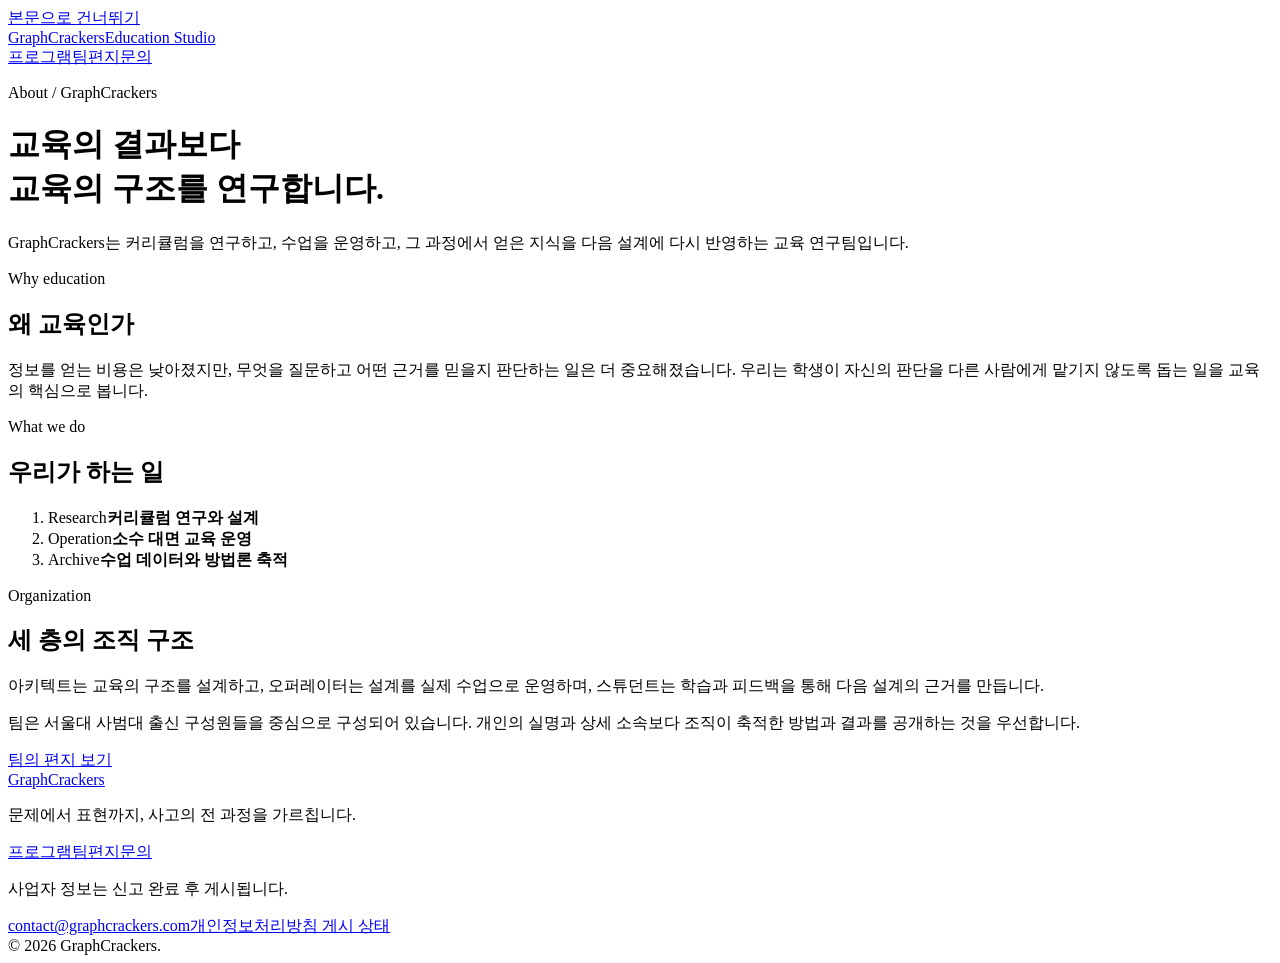
==== about/index.html @ d791552e "팀 페이지 추가" ====
<!doctype html>
<html lang="ko">
<head>
  <meta charset="utf-8"><meta name="viewport" content="width=device-width, initial-scale=1"><meta name="theme-color" content="#faf9f6">
  <title>팀 — GraphCrackers</title><meta name="description" content="GraphCrackers가 교육을 연구하고 운영하는 이유와 조직 구조를 소개합니다.">
  <link rel="icon" href="/assets/favicon.svg" type="image/svg+xml">
  <link rel="preconnect" href="https://fonts.googleapis.com"><link rel="preconnect" href="https://fonts.gstatic.com" crossorigin>
  <link rel="stylesheet" href="https://fonts.googleapis.com/css2?family=Cormorant+Garamond:wght@500;600&family=Noto+Serif+KR:wght@400;500;600;700&display=swap"><link rel="stylesheet" href="/assets/style.css">
</head>
<body>
  <a class="skip-link" href="#main">본문으로 건너뛰기</a>
  <header class="site-header"><div class="shell header-inner"><a class="brand" href="/" aria-label="GraphCrackers 홈"><span class="brand-primary">GraphCrackers</span><span class="brand-note" aria-hidden="true">Education Studio</span></a><nav class="global-nav" aria-label="주요 메뉴"><a href="/arete/">프로그램</a><a href="/about/" aria-current="page">팀</a><a href="/letters/">편지</a><a href="/contact/">문의</a></nav></div></header>
  <main id="main">
    <header class="page-hero shell"><p class="eyebrow">About / GraphCrackers</p><h1 class="page-title">교육의 결과보다<br>교육의 구조를 연구합니다.</h1><p class="page-summary">GraphCrackers는 커리큘럼을 연구하고, 수업을 운영하고, 그 과정에서 얻은 지식을 다음 설계에 다시 반영하는 교육 연구팀입니다.</p></header>
    <section class="section section-paper"><div class="shell section-grid"><div class="section-heading"><p class="eyebrow">Why education</p><h2>왜 교육인가</h2></div><div class="prose"><p>정보를 얻는 비용은 낮아졌지만, 무엇을 질문하고 어떤 근거를 믿을지 판단하는 일은 더 중요해졌습니다. 우리는 학생이 자신의 판단을 다른 사람에게 맡기지 않도록 돕는 일을 교육의 핵심으로 봅니다.</p></div></div></section>
    <section class="section"><div class="shell section-grid"><div class="section-heading"><p class="eyebrow">What we do</p><h2>우리가 하는 일</h2></div><ol class="status-list"><li><span>Research</span><strong>커리큘럼 연구와 설계</strong></li><li><span>Operation</span><strong>소수 대면 교육 운영</strong></li><li><span>Archive</span><strong>수업 데이터와 방법론 축적</strong></li></ol></div></section>
    <section class="section section-paper"><div class="shell section-grid"><div class="section-heading"><p class="eyebrow">Organization</p><h2>세 층의 조직 구조</h2></div><div class="prose"><p>아키텍트는 교육의 구조를 설계하고, 오퍼레이터는 설계를 실제 수업으로 운영하며, 스튜던트는 학습과 피드백을 통해 다음 설계의 근거를 만듭니다.</p><p>팀은 서울대 사범대 출신 구성원들을 중심으로 구성되어 있습니다. 개인의 실명과 상세 소속보다 조직이 축적한 방법과 결과를 공개하는 것을 우선합니다.</p><a class="button back-to-top" href="/letters/">팀의 편지 보기</a></div></div></section>
  </main>
  <footer class="site-footer"><div class="shell footer-grid"><div><a class="brand footer-brand" href="/">GraphCrackers</a><p>문제에서 표현까지, 사고의 전 과정을 가르칩니다.</p></div><nav class="footer-nav" aria-label="하단 메뉴"><a href="/arete/">프로그램</a><a href="/about/">팀</a><a href="/letters/">편지</a><a href="/contact/">문의</a></nav><div class="business-info"><p>사업자 정보는 신고 완료 후 게시됩니다.</p><a href="mailto:contact@graphcrackers.com">contact@graphcrackers.com</a><a href="/privacy/">개인정보처리방침 게시 상태</a></div></div><div class="shell copyright">© 2026 GraphCrackers.</div></footer>
</body>
</html>
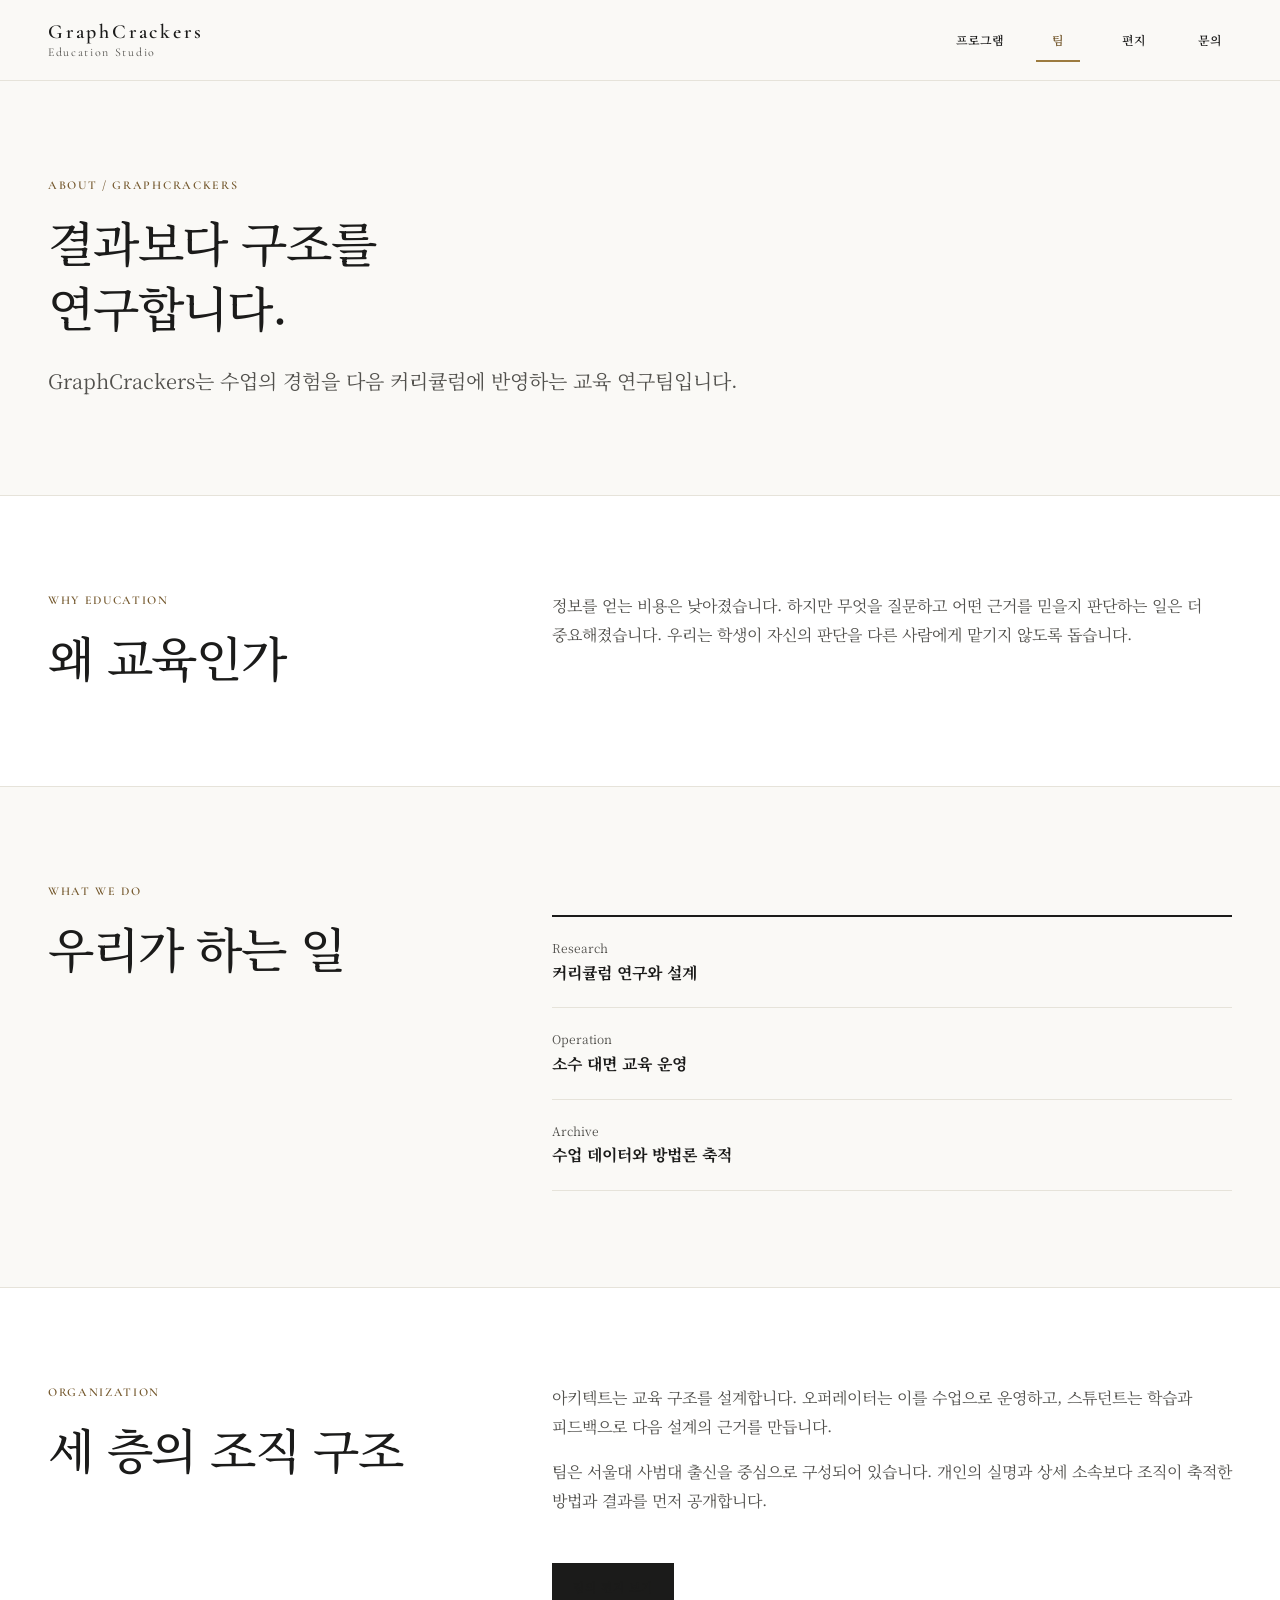
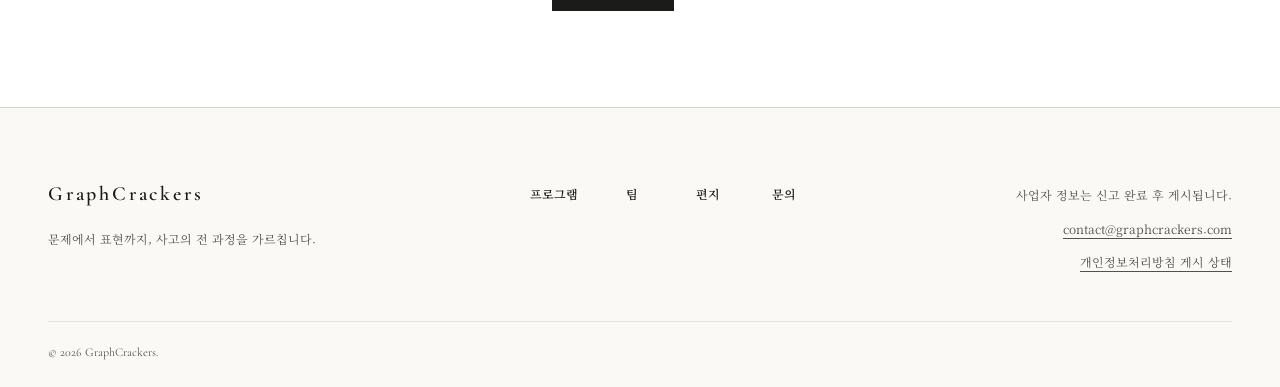
==== commit 50af1a49: "팀 페이지 문구와 줄바꿈 개선 핵심 제목을 2줄로 정리하고 요약과 본문 문장을 짧은 능동형 표현으로 다듬습니다." ====
--- a/about/index.html
+++ b/about/index.html
@@ -11,10 +11,10 @@
   <a class="skip-link" href="#main">본문으로 건너뛰기</a>
   <header class="site-header"><div class="shell header-inner"><a class="brand" href="/" aria-label="GraphCrackers 홈"><span class="brand-primary">GraphCrackers</span><span class="brand-note" aria-hidden="true">Education Studio</span></a><nav class="global-nav" aria-label="주요 메뉴"><a href="/arete/">프로그램</a><a href="/about/" aria-current="page">팀</a><a href="/letters/">편지</a><a href="/contact/">문의</a></nav></div></header>
   <main id="main">
-    <header class="page-hero shell"><p class="eyebrow">About / GraphCrackers</p><h1 class="page-title">교육의 결과보다<br>교육의 구조를 연구합니다.</h1><p class="page-summary">GraphCrackers는 커리큘럼을 연구하고, 수업을 운영하고, 그 과정에서 얻은 지식을 다음 설계에 다시 반영하는 교육 연구팀입니다.</p></header>
-    <section class="section section-paper"><div class="shell section-grid"><div class="section-heading"><p class="eyebrow">Why education</p><h2>왜 교육인가</h2></div><div class="prose"><p>정보를 얻는 비용은 낮아졌지만, 무엇을 질문하고 어떤 근거를 믿을지 판단하는 일은 더 중요해졌습니다. 우리는 학생이 자신의 판단을 다른 사람에게 맡기지 않도록 돕는 일을 교육의 핵심으로 봅니다.</p></div></div></section>
+    <header class="page-hero shell"><p class="eyebrow">About / GraphCrackers</p><h1 class="page-title">결과보다 구조를<br>연구합니다.</h1><p class="page-summary">GraphCrackers는 수업의 경험을 다음 커리큘럼에 반영하는 교육 연구팀입니다.</p></header>
+    <section class="section section-paper"><div class="shell section-grid"><div class="section-heading"><p class="eyebrow">Why education</p><h2>왜 교육인가</h2></div><div class="prose"><p>정보를 얻는 비용은 낮아졌습니다. 하지만 무엇을 질문하고 어떤 근거를 믿을지 판단하는 일은 더 중요해졌습니다. 우리는 학생이 자신의 판단을 다른 사람에게 맡기지 않도록 돕습니다.</p></div></div></section>
     <section class="section"><div class="shell section-grid"><div class="section-heading"><p class="eyebrow">What we do</p><h2>우리가 하는 일</h2></div><ol class="status-list"><li><span>Research</span><strong>커리큘럼 연구와 설계</strong></li><li><span>Operation</span><strong>소수 대면 교육 운영</strong></li><li><span>Archive</span><strong>수업 데이터와 방법론 축적</strong></li></ol></div></section>
-    <section class="section section-paper"><div class="shell section-grid"><div class="section-heading"><p class="eyebrow">Organization</p><h2>세 층의 조직 구조</h2></div><div class="prose"><p>아키텍트는 교육의 구조를 설계하고, 오퍼레이터는 설계를 실제 수업으로 운영하며, 스튜던트는 학습과 피드백을 통해 다음 설계의 근거를 만듭니다.</p><p>팀은 서울대 사범대 출신 구성원들을 중심으로 구성되어 있습니다. 개인의 실명과 상세 소속보다 조직이 축적한 방법과 결과를 공개하는 것을 우선합니다.</p><a class="button back-to-top" href="/letters/">팀의 편지 보기</a></div></div></section>
+    <section class="section section-paper"><div class="shell section-grid"><div class="section-heading"><p class="eyebrow">Organization</p><h2>세 층의 조직 구조</h2></div><div class="prose"><p>아키텍트는 교육 구조를 설계합니다. 오퍼레이터는 이를 수업으로 운영하고, 스튜던트는 학습과 피드백으로 다음 설계의 근거를 만듭니다.</p><p>팀은 서울대 사범대 출신을 중심으로 구성되어 있습니다. 개인의 실명과 상세 소속보다 조직이 축적한 방법과 결과를 먼저 공개합니다.</p><a class="button back-to-top" href="/letters/">팀의 편지 보기</a></div></div></section>
   </main>
   <footer class="site-footer"><div class="shell footer-grid"><div><a class="brand footer-brand" href="/">GraphCrackers</a><p>문제에서 표현까지, 사고의 전 과정을 가르칩니다.</p></div><nav class="footer-nav" aria-label="하단 메뉴"><a href="/arete/">프로그램</a><a href="/about/">팀</a><a href="/letters/">편지</a><a href="/contact/">문의</a></nav><div class="business-info"><p>사업자 정보는 신고 완료 후 게시됩니다.</p><a href="mailto:contact@graphcrackers.com">contact@graphcrackers.com</a><a href="/privacy/">개인정보처리방침 게시 상태</a></div></div><div class="shell copyright">© 2026 GraphCrackers.</div></footer>
 </body>
--- a/assets/style.css
+++ b/assets/style.css
@@ -0,0 +1,321 @@
+:root {
+  --ink: #1b1b1a;
+  --ink-2: #52514d;
+  --ink-3: #8a877f;
+  --paper: #ffffff;
+  --ground: #faf9f6;
+  --line: #e6e3da;
+  --rule: #d6d2c7;
+  --accent: #9c7b3f;
+  --accent-text: #74582d;
+  --font-display: "Cormorant Garamond", "Noto Serif KR", Georgia, serif;
+  --font-body: "Noto Serif KR", "Batang", "바탕", serif;
+  --size-0: 0;
+  --size-1: 0.25rem;
+  --size-2: 0.5rem;
+  --size-3: 0.75rem;
+  --size-4: 1rem;
+  --size-5: 1.25rem;
+  --size-6: 1.5rem;
+  --size-8: 2rem;
+  --size-10: 2.5rem;
+  --size-12: 3rem;
+  --size-16: 4rem;
+  --size-20: 5rem;
+  --size-24: 6rem;
+  --size-32: 8rem;
+  --size-37: 9.25rem;
+  --size-72: 18rem;
+  --size-148: 37rem;
+  --content: 74rem;
+  --reading: 46rem;
+  --touch: 2.75rem;
+  --rule-thin: 0.0625rem;
+  --rule-strong: 0.125rem;
+  --focus-width: 0.125rem;
+  --tracking-wide: 0.14em;
+  --tracking-tight: -0.025em;
+  --duration: 160ms;
+  --duration-none: 0.01ms;
+  --font-small: 0.7rem;
+  --font-hero-mobile: 2.25rem;
+}
+
+*, *::before, *::after { box-sizing: border-box; }
+html { scroll-behavior: smooth; scroll-padding-top: var(--size-20); }
+body {
+  margin: var(--size-0);
+  background: var(--ground);
+  color: var(--ink);
+  font-family: var(--font-body);
+  font-size: var(--size-4);
+  line-height: 1.8;
+  text-rendering: optimizeLegibility;
+  -webkit-font-smoothing: antialiased;
+  word-break: keep-all;
+  overflow-wrap: break-word;
+}
+a { color: inherit; text-decoration-thickness: var(--rule-thin); text-underline-offset: var(--size-1); }
+a:hover { color: var(--accent-text); }
+a:focus-visible { outline: var(--focus-width) solid var(--accent); outline-offset: var(--size-1); }
+button, a { touch-action: manipulation; -webkit-tap-highlight-color: transparent; }
+h1, h2, h3, p, figure, ol, dl, dd { margin: var(--size-0); }
+h1, h2, h3 { text-wrap: balance; }
+p { text-wrap: pretty; }
+.shell { width: min(100% - (var(--size-6) * 2), var(--content)); margin-inline: auto; }
+
+.skip-link {
+  position: fixed;
+  inset-block-start: var(--size-3);
+  inset-inline-start: var(--size-3);
+  z-index: 100;
+  padding: var(--size-2) var(--size-4);
+  background: var(--ink);
+  color: var(--paper);
+  transform: translateY(-200%);
+}
+.skip-link:focus { color: var(--paper); transform: translateY(var(--size-0)); }
+
+.site-header {
+  position: sticky;
+  inset-block-start: var(--size-0);
+  z-index: 20;
+  border-block-end: var(--rule-thin) solid var(--line);
+  background: var(--ground);
+}
+.header-inner {
+  min-height: var(--size-20);
+  display: flex;
+  align-items: center;
+  justify-content: space-between;
+  gap: var(--size-6);
+}
+.brand {
+  min-height: var(--touch);
+  display: inline-flex;
+  flex-direction: column;
+  justify-content: center;
+  text-decoration: none;
+}
+.brand-primary, .footer-brand {
+  font-family: var(--font-display);
+  font-size: var(--size-5);
+  font-weight: 600;
+  letter-spacing: var(--tracking-wide);
+  line-height: 1;
+}
+.brand-note {
+  margin-block-start: var(--size-1);
+  color: var(--ink-2);
+  font-family: var(--font-display);
+  font-size: var(--size-3);
+  letter-spacing: var(--tracking-wide);
+  line-height: 1;
+}
+.global-nav, .footer-nav { display: flex; align-items: center; gap: clamp(var(--size-2), 3vw, var(--size-8)); }
+.global-nav a, .footer-nav a {
+  min-width: var(--touch);
+  min-height: var(--touch);
+  display: inline-flex;
+  align-items: center;
+  justify-content: center;
+  font-size: var(--size-3);
+  font-weight: 600;
+  text-decoration: none;
+}
+.global-nav a[aria-current="page"] { box-shadow: inset 0 calc(var(--rule-strong) * -1) var(--accent); color: var(--accent-text); }
+
+.hero {
+  min-height: calc(100svh - var(--size-20));
+  padding-block: clamp(var(--size-16), 10vw, var(--size-32));
+  display: grid;
+  grid-template-columns: minmax(0, 1.2fr) minmax(var(--size-72), 0.8fr);
+  align-items: center;
+  gap: clamp(var(--size-12), 8vw, var(--size-24));
+}
+.eyebrow {
+  color: var(--accent-text);
+  font-family: var(--font-display);
+  font-size: var(--size-3);
+  font-weight: 600;
+  letter-spacing: var(--tracking-wide);
+  line-height: 1.4;
+  text-transform: uppercase;
+}
+.hero h1 {
+  max-width: 12ch;
+  margin-block-start: var(--size-5);
+  font-size: clamp(var(--size-10), 6.4vw, var(--size-20));
+  font-weight: 500;
+  letter-spacing: var(--tracking-tight);
+  line-height: 1.18;
+}
+.hero-summary {
+  max-width: var(--size-148);
+  margin-block-start: var(--size-8);
+  color: var(--ink-2);
+  font-size: clamp(var(--size-4), 2vw, var(--size-5));
+  line-height: 1.9;
+}
+.actions {
+  margin-block-start: var(--size-10);
+  display: flex;
+  align-items: center;
+  flex-wrap: wrap;
+  gap: var(--size-4) var(--size-6);
+}
+.button {
+  min-height: var(--touch);
+  padding: var(--size-3) var(--size-5);
+  display: inline-flex;
+  align-items: center;
+  justify-content: center;
+  border: var(--rule-thin) solid var(--ink);
+  background: var(--ink);
+  color: var(--paper);
+  font-size: var(--size-3);
+  font-weight: 600;
+  text-decoration: none;
+  transition: background var(--duration), color var(--duration);
+}
+.button:hover { background: var(--ground); color: var(--ink); }
+.text-link, .section-link {
+  min-height: var(--touch);
+  display: inline-flex;
+  align-items: center;
+  color: var(--ink-2);
+  font-size: var(--size-3);
+  font-weight: 600;
+  text-decoration: none;
+  border-block-end: var(--rule-thin) solid var(--rule);
+}
+
+.thinking-map { padding-inline-start: clamp(var(--size-5), 5vw, var(--size-12)); border-inline-start: var(--rule-thin) solid var(--rule); }
+.thinking-map figcaption { margin-block-end: var(--size-6); color: var(--ink-2); font-size: var(--size-3); }
+.thinking-map ol { padding: var(--size-0); list-style: none; }
+.thinking-map li {
+  position: relative;
+  min-height: var(--size-16);
+  display: grid;
+  grid-template-columns: var(--size-8) var(--size-16) 1fr;
+  align-items: baseline;
+  gap: var(--size-3);
+}
+.thinking-map li:not(:last-child)::after {
+  content: "";
+  position: absolute;
+  inset-block-start: var(--size-6);
+  inset-block-end: var(--size-0);
+  inset-inline-start: calc(var(--size-4) - (var(--rule-thin) / 2));
+  border-inline-start: var(--rule-thin) solid var(--rule);
+}
+.thinking-map li > span {
+  position: relative;
+  z-index: 1;
+  width: var(--size-8);
+  height: var(--size-8);
+  display: inline-grid;
+  place-items: center;
+  border: var(--rule-thin) solid var(--rule);
+  background: var(--ground);
+  color: var(--ink-2);
+  font-family: var(--font-display);
+  font-size: var(--size-3);
+  font-variant-numeric: tabular-nums;
+  line-height: 1;
+}
+.thinking-map strong { font-size: var(--size-4); }
+.thinking-map small { color: var(--ink-2); font-size: var(--size-3); }
+
+.section { padding-block: clamp(var(--size-16), 10vw, var(--size-24)); border-block-start: var(--rule-thin) solid var(--line); }
+.section-paper { background: var(--paper); }
+.section-grid {
+  display: grid;
+  grid-template-columns: minmax(14rem, 0.75fr) minmax(0, 1.25fr);
+  gap: clamp(var(--size-10), 8vw, var(--size-24));
+}
+.section-heading h2, .closing h2, .page-title {
+  margin-block-start: var(--size-4);
+  font-size: clamp(var(--size-8), 4.5vw, var(--size-12));
+  font-weight: 500;
+  letter-spacing: var(--tracking-tight);
+  line-height: 1.35;
+}
+.lead, .section-intro { max-width: var(--reading); color: var(--ink-2); font-size: clamp(var(--size-4), 1.8vw, var(--size-5)); }
+.facts { margin-block: var(--size-10) var(--size-8); border-block-start: var(--rule-strong) solid var(--ink); }
+.facts div { padding-block: var(--size-4); display: grid; grid-template-columns: var(--size-24) 1fr; gap: var(--size-4); border-block-end: var(--rule-thin) solid var(--line); }
+.facts dt { color: var(--ink-2); font-size: var(--size-3); }
+.facts dd { font-size: var(--size-3); font-weight: 600; }
+.principles {
+  margin-block-start: clamp(var(--size-12), 7vw, var(--size-20));
+  padding: var(--size-0);
+  display: grid;
+  grid-template-columns: repeat(3, 1fr);
+  list-style: none;
+  border-block-start: var(--rule-strong) solid var(--ink);
+}
+.principles li { padding: var(--size-6) clamp(var(--size-4), 3vw, var(--size-8)) var(--size-8) var(--size-0); border-block-end: var(--rule-thin) solid var(--rule); }
+.principles li + li { padding-inline-start: clamp(var(--size-4), 3vw, var(--size-8)); border-inline-start: var(--rule-thin) solid var(--line); }
+.principle-number { color: var(--accent-text); font-family: var(--font-display); font-size: var(--size-3); font-variant-numeric: tabular-nums; }
+.principles h3 { margin-block-start: var(--size-8); font-size: var(--size-5); font-weight: 600; }
+.principles p { margin-block-start: var(--size-4); color: var(--ink-2); font-size: var(--size-3); }
+.section-link-end { margin-block-start: var(--size-8); }
+.notice { margin-block: var(--size-8); padding: var(--size-4) var(--size-5); border-inline-start: var(--rule-strong) solid var(--accent); background: var(--ground); color: var(--ink-2); font-size: var(--size-3); }
+.notice strong { margin-inline-end: var(--size-3); color: var(--ink); }
+
+.closing { padding-block: clamp(var(--size-20), 13vw, var(--size-32)); background: var(--ink); color: var(--paper); }
+.closing-inner { text-align: center; }
+.closing .eyebrow { color: var(--rule); }
+.closing p:not(.eyebrow) { margin-block-start: var(--size-5); color: var(--rule); }
+.closing .button { margin-block-start: var(--size-8); border-color: var(--paper); background: var(--paper); color: var(--ink); }
+.closing .button:hover { background: var(--ink); color: var(--paper); }
+
+.site-footer { padding-block: var(--size-16) var(--size-6); border-block-start: var(--rule-thin) solid var(--rule); }
+.footer-grid { display: grid; grid-template-columns: 1.2fr 0.8fr 1fr; gap: var(--size-10); }
+.footer-brand { min-height: var(--touch); }
+.footer-grid p, .business-info a { display: block; margin-block-start: var(--size-3); color: var(--ink-2); font-size: var(--size-3); }
+.footer-nav { align-items: flex-start; flex-wrap: wrap; }
+.business-info { text-align: end; }
+.copyright { margin-block-start: var(--size-12); padding-block-start: var(--size-5); border-block-start: var(--rule-thin) solid var(--line); color: var(--ink-2); font-family: var(--font-display); font-size: var(--size-3); }
+
+/* Subpages */
+.page-hero { padding-block: clamp(var(--size-16), 9vw, var(--size-24)); }
+.page-hero .page-title { max-width: 16ch; }
+.page-summary { max-width: var(--reading); margin-block-start: var(--size-6); color: var(--ink-2); font-size: var(--size-5); }
+.prose { max-width: var(--reading); }
+.prose h2 { margin-block: var(--size-12) var(--size-4); font-size: var(--size-6); }
+.prose h3 { margin-block: var(--size-8) var(--size-3); font-size: var(--size-5); }
+.prose p + p, .prose ul, .prose ol { margin-block-start: var(--size-4); }
+.prose p, .prose li { color: var(--ink-2); }
+.prose a { color: var(--ink); }
+.toc { margin-block-start: var(--size-10); padding-block: var(--size-4); display: flex; flex-wrap: wrap; gap: var(--size-2) var(--size-5); border-block: var(--rule-thin) solid var(--rule); }
+.toc a { min-height: var(--touch); display: inline-flex; align-items: center; font-size: var(--size-3); text-decoration: none; }
+.status-list { margin-block-start: var(--size-8); padding: var(--size-0); list-style: none; border-block-start: var(--rule-strong) solid var(--ink); }
+.status-list li { padding-block: var(--size-5); border-block-end: var(--rule-thin) solid var(--line); }
+.status-list span { display: block; color: var(--ink-2); font-size: var(--size-3); }
+.back-to-top { margin-block-start: var(--size-12); }
+section[id] { scroll-margin-top: calc(var(--size-20) + var(--size-8)); }
+
+@media (max-width: 48rem) {
+  .header-inner { min-height: auto; padding-block: var(--size-3); align-items: flex-start; flex-direction: column; gap: var(--size-2); }
+  .brand-note { display: none; }
+  .global-nav { width: 100%; justify-content: space-between; }
+  .hero { min-height: auto; grid-template-columns: 1fr; }
+  .thinking-map { padding-block-start: var(--size-8); padding-inline-start: var(--size-0); border-block-start: var(--rule-thin) solid var(--rule); border-inline-start: var(--size-0); }
+  .section-grid, .footer-grid { grid-template-columns: 1fr; }
+  .principles { grid-template-columns: 1fr; }
+  .principles li, .principles li + li { padding-inline: var(--size-0); border-inline-start: var(--size-0); }
+  .business-info { text-align: start; }
+}
+
+@media (max-width: 23.5rem) {
+  .shell { width: min(100% - (var(--size-4) * 2), var(--content)); }
+  .global-nav a { font-size: var(--font-small); }
+  .hero h1 { font-size: var(--font-hero-mobile); }
+  .thinking-map li { grid-template-columns: var(--size-8) var(--size-12) 1fr; }
+}
+
+@media (prefers-reduced-motion: reduce) {
+  html { scroll-behavior: auto; }
+  *, *::before, *::after { transition-duration: var(--duration-none) !important; }
+}
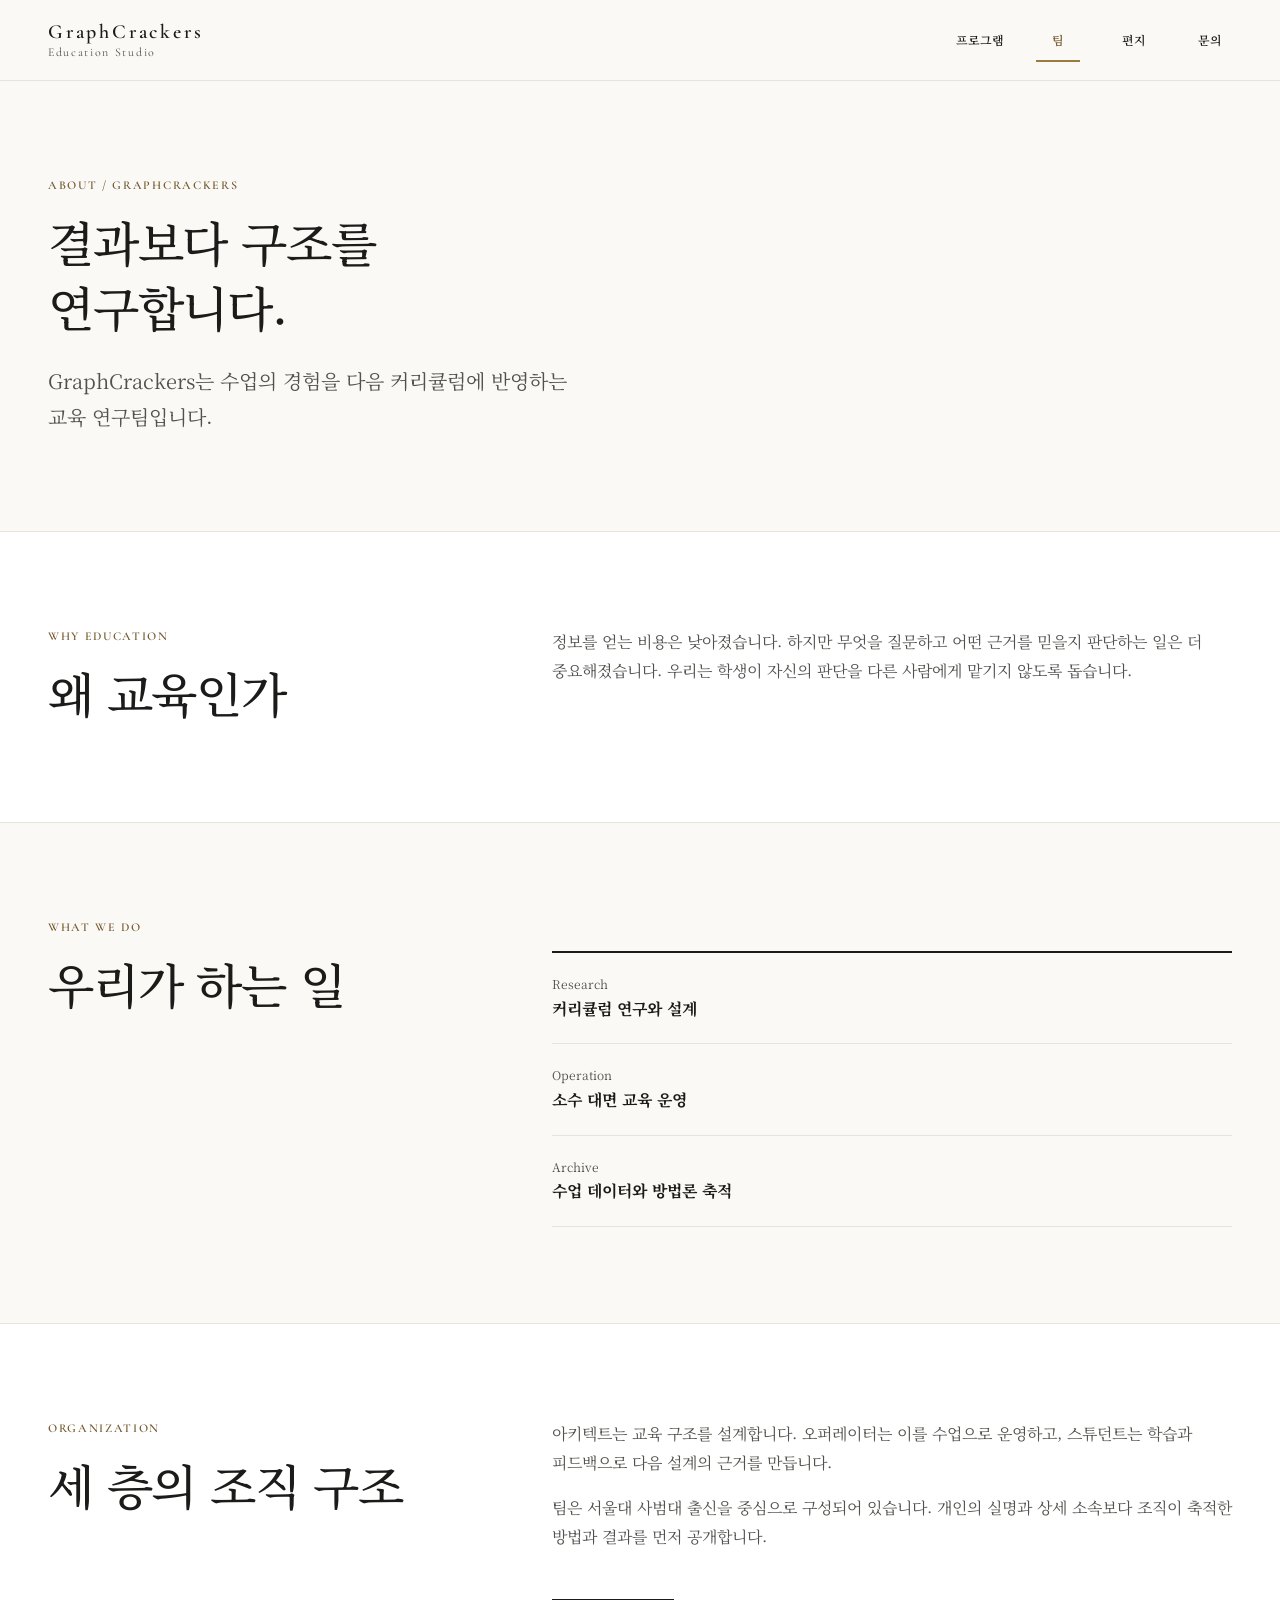
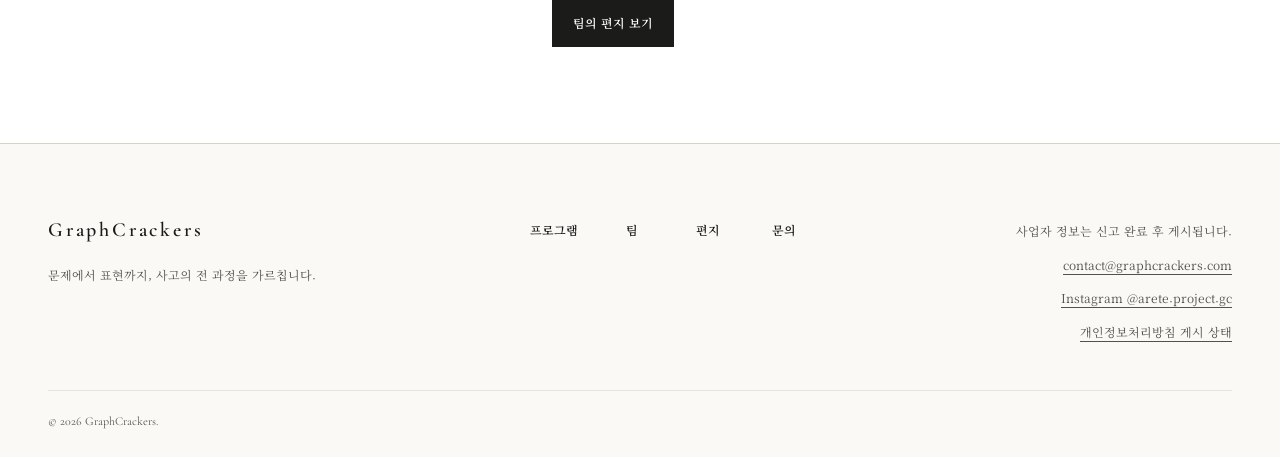
==== commit 9fef0155: "20260918-1223_도메인_깃허브페이지_연결: 새 도메인 반영 · 안 보이던 버튼 다섯 개 고치다 - og:url·canonical 을 graphcrackers.com 으로." ====
--- a/about/index.html
+++ b/about/index.html
@@ -3,6 +3,7 @@
 <head>
   <meta charset="utf-8"><meta name="viewport" content="width=device-width, initial-scale=1"><meta name="theme-color" content="#faf9f6">
   <title>팀 — GraphCrackers</title><meta name="description" content="GraphCrackers가 교육을 연구하고 운영하는 이유와 조직 구조를 소개합니다.">
+  <link rel="canonical" href="https://graphcrackers.com/about/">
   <link rel="icon" href="/assets/favicon.svg" type="image/svg+xml">
   <link rel="preconnect" href="https://fonts.googleapis.com"><link rel="preconnect" href="https://fonts.gstatic.com" crossorigin>
   <link rel="stylesheet" href="https://fonts.googleapis.com/css2?family=Cormorant+Garamond:wght@500;600&family=Noto+Serif+KR:wght@400;500;600;700&display=swap"><link rel="stylesheet" href="/assets/style.css">
@@ -16,6 +17,6 @@
     <section class="section"><div class="shell section-grid"><div class="section-heading"><p class="eyebrow">What we do</p><h2>우리가 하는 일</h2></div><ol class="status-list"><li><span>Research</span><strong>커리큘럼 연구와 설계</strong></li><li><span>Operation</span><strong>소수 대면 교육 운영</strong></li><li><span>Archive</span><strong>수업 데이터와 방법론 축적</strong></li></ol></div></section>
     <section class="section section-paper"><div class="shell section-grid"><div class="section-heading"><p class="eyebrow">Organization</p><h2>세 층의 조직 구조</h2></div><div class="prose"><p>아키텍트는 교육 구조를 설계합니다. 오퍼레이터는 이를 수업으로 운영하고, 스튜던트는 학습과 피드백으로 다음 설계의 근거를 만듭니다.</p><p>팀은 서울대 사범대 출신을 중심으로 구성되어 있습니다. 개인의 실명과 상세 소속보다 조직이 축적한 방법과 결과를 먼저 공개합니다.</p><a class="button back-to-top" href="/letters/">팀의 편지 보기</a></div></div></section>
   </main>
-  <footer class="site-footer"><div class="shell footer-grid"><div><a class="brand footer-brand" href="/">GraphCrackers</a><p>문제에서 표현까지, 사고의 전 과정을 가르칩니다.</p></div><nav class="footer-nav" aria-label="하단 메뉴"><a href="/arete/">프로그램</a><a href="/about/">팀</a><a href="/letters/">편지</a><a href="/contact/">문의</a></nav><div class="business-info"><p>사업자 정보는 신고 완료 후 게시됩니다.</p><a href="mailto:contact@graphcrackers.com">contact@graphcrackers.com</a><a href="/privacy/">개인정보처리방침 게시 상태</a></div></div><div class="shell copyright">© 2026 GraphCrackers.</div></footer>
+  <footer class="site-footer"><div class="shell footer-grid"><div><a class="brand footer-brand" href="/">GraphCrackers</a><p>문제에서 표현까지, 사고의 전 과정을 가르칩니다.</p></div><nav class="footer-nav" aria-label="하단 메뉴"><a href="/arete/">프로그램</a><a href="/about/">팀</a><a href="/letters/">편지</a><a href="/contact/">문의</a></nav><div class="business-info"><p>사업자 정보는 신고 완료 후 게시됩니다.</p><a href="mailto:contact@graphcrackers.com">contact@graphcrackers.com</a><a href="https://www.instagram.com/arete.project.gc/" target="_blank" rel="me noopener noreferrer">Instagram @arete.project.gc</a><a href="/privacy/">개인정보처리방침 게시 상태</a></div></div><div class="shell copyright">© 2026 GraphCrackers.</div></footer>
 </body>
 </html>
--- a/assets/style.css
+++ b/assets/style.css
@@ -280,14 +280,16 @@
 
 /* Subpages */
 .page-hero { padding-block: clamp(var(--size-16), 9vw, var(--size-24)); }
-.page-hero .page-title { max-width: 16ch; }
-.page-summary { max-width: var(--reading); margin-block-start: var(--size-6); color: var(--ink-2); font-size: var(--size-5); }
+.page-hero .page-title { max-width: 18ch; }
+.page-summary { max-width: 40rem; margin-block-start: var(--size-6); color: var(--ink-2); font-size: var(--size-5); }
 .prose { max-width: var(--reading); }
 .prose h2 { margin-block: var(--size-12) var(--size-4); font-size: var(--size-6); }
 .prose h3 { margin-block: var(--size-8) var(--size-3); font-size: var(--size-5); }
 .prose p + p, .prose ul, .prose ol { margin-block-start: var(--size-4); }
 .prose p, .prose li { color: var(--ink-2); }
 .prose a { color: var(--ink); }
+.prose a.button { color: var(--paper); }
+.prose a.button:hover { color: var(--ink); }
 .toc { margin-block-start: var(--size-10); padding-block: var(--size-4); display: flex; flex-wrap: wrap; gap: var(--size-2) var(--size-5); border-block: var(--rule-thin) solid var(--rule); }
 .toc a { min-height: var(--touch); display: inline-flex; align-items: center; font-size: var(--size-3); text-decoration: none; }
 .status-list { margin-block-start: var(--size-8); padding: var(--size-0); list-style: none; border-block-start: var(--rule-strong) solid var(--ink); }
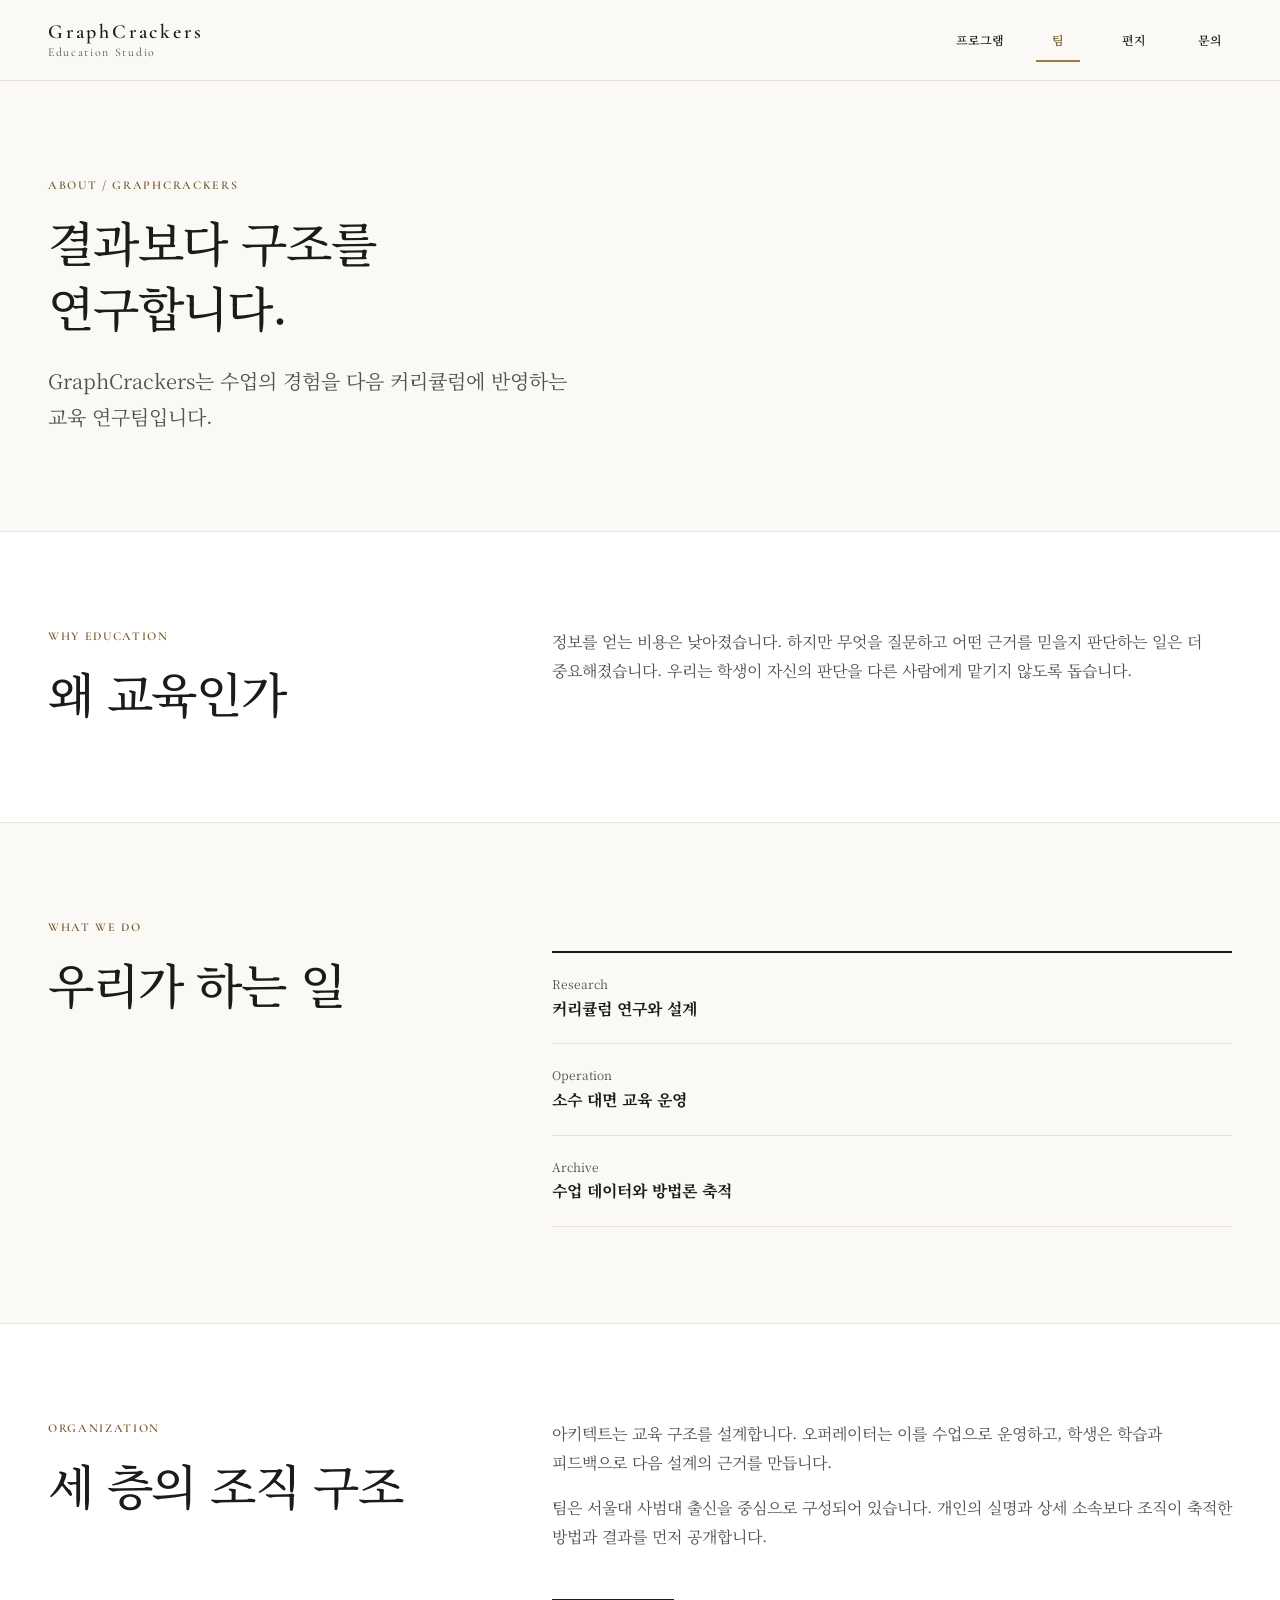
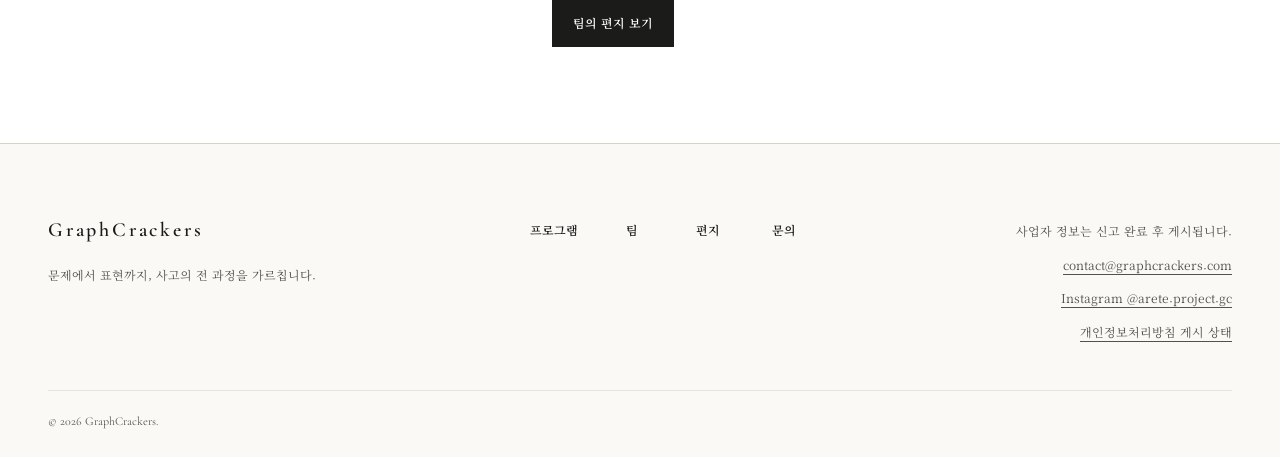
==== commit 3d75df36: "20261027-1505_멘토링2회차_준비: 사이트 단원 이름을 시대감각 · 분석탐구 · 표현소통 · 자기관리로 Co-Authored-By: Claude Opus 5.5 <nore" ====
--- a/about/index.html
+++ b/about/index.html
@@ -15,7 +15,7 @@
     <header class="page-hero shell"><p class="eyebrow">About / GraphCrackers</p><h1 class="page-title">결과보다 구조를<br>연구합니다.</h1><p class="page-summary">GraphCrackers는 수업의 경험을 다음 커리큘럼에 반영하는 교육 연구팀입니다.</p></header>
     <section class="section section-paper"><div class="shell section-grid"><div class="section-heading"><p class="eyebrow">Why education</p><h2>왜 교육인가</h2></div><div class="prose"><p>정보를 얻는 비용은 낮아졌습니다. 하지만 무엇을 질문하고 어떤 근거를 믿을지 판단하는 일은 더 중요해졌습니다. 우리는 학생이 자신의 판단을 다른 사람에게 맡기지 않도록 돕습니다.</p></div></div></section>
     <section class="section"><div class="shell section-grid"><div class="section-heading"><p class="eyebrow">What we do</p><h2>우리가 하는 일</h2></div><ol class="status-list"><li><span>Research</span><strong>커리큘럼 연구와 설계</strong></li><li><span>Operation</span><strong>소수 대면 교육 운영</strong></li><li><span>Archive</span><strong>수업 데이터와 방법론 축적</strong></li></ol></div></section>
-    <section class="section section-paper"><div class="shell section-grid"><div class="section-heading"><p class="eyebrow">Organization</p><h2>세 층의 조직 구조</h2></div><div class="prose"><p>아키텍트는 교육 구조를 설계합니다. 오퍼레이터는 이를 수업으로 운영하고, 스튜던트는 학습과 피드백으로 다음 설계의 근거를 만듭니다.</p><p>팀은 서울대 사범대 출신을 중심으로 구성되어 있습니다. 개인의 실명과 상세 소속보다 조직이 축적한 방법과 결과를 먼저 공개합니다.</p><a class="button back-to-top" href="/letters/">팀의 편지 보기</a></div></div></section>
+    <section class="section section-paper"><div class="shell section-grid"><div class="section-heading"><p class="eyebrow">Organization</p><h2>세 층의 조직 구조</h2></div><div class="prose"><p>아키텍트는 교육 구조를 설계합니다. 오퍼레이터는 이를 수업으로 운영하고, 학생은 학습과 피드백으로 다음 설계의 근거를 만듭니다.</p><p>팀은 서울대 사범대 출신을 중심으로 구성되어 있습니다. 개인의 실명과 상세 소속보다 조직이 축적한 방법과 결과를 먼저 공개합니다.</p><a class="button back-to-top" href="/letters/">팀의 편지 보기</a></div></div></section>
   </main>
   <footer class="site-footer"><div class="shell footer-grid"><div><a class="brand footer-brand" href="/">GraphCrackers</a><p>문제에서 표현까지, 사고의 전 과정을 가르칩니다.</p></div><nav class="footer-nav" aria-label="하단 메뉴"><a href="/arete/">프로그램</a><a href="/about/">팀</a><a href="/letters/">편지</a><a href="/contact/">문의</a></nav><div class="business-info"><p>사업자 정보는 신고 완료 후 게시됩니다.</p><a href="mailto:contact@graphcrackers.com">contact@graphcrackers.com</a><a href="https://www.instagram.com/arete.project.gc/" target="_blank" rel="me noopener noreferrer">Instagram @arete.project.gc</a><a href="/privacy/">개인정보처리방침 게시 상태</a></div></div><div class="shell copyright">© 2026 GraphCrackers.</div></footer>
 </body>
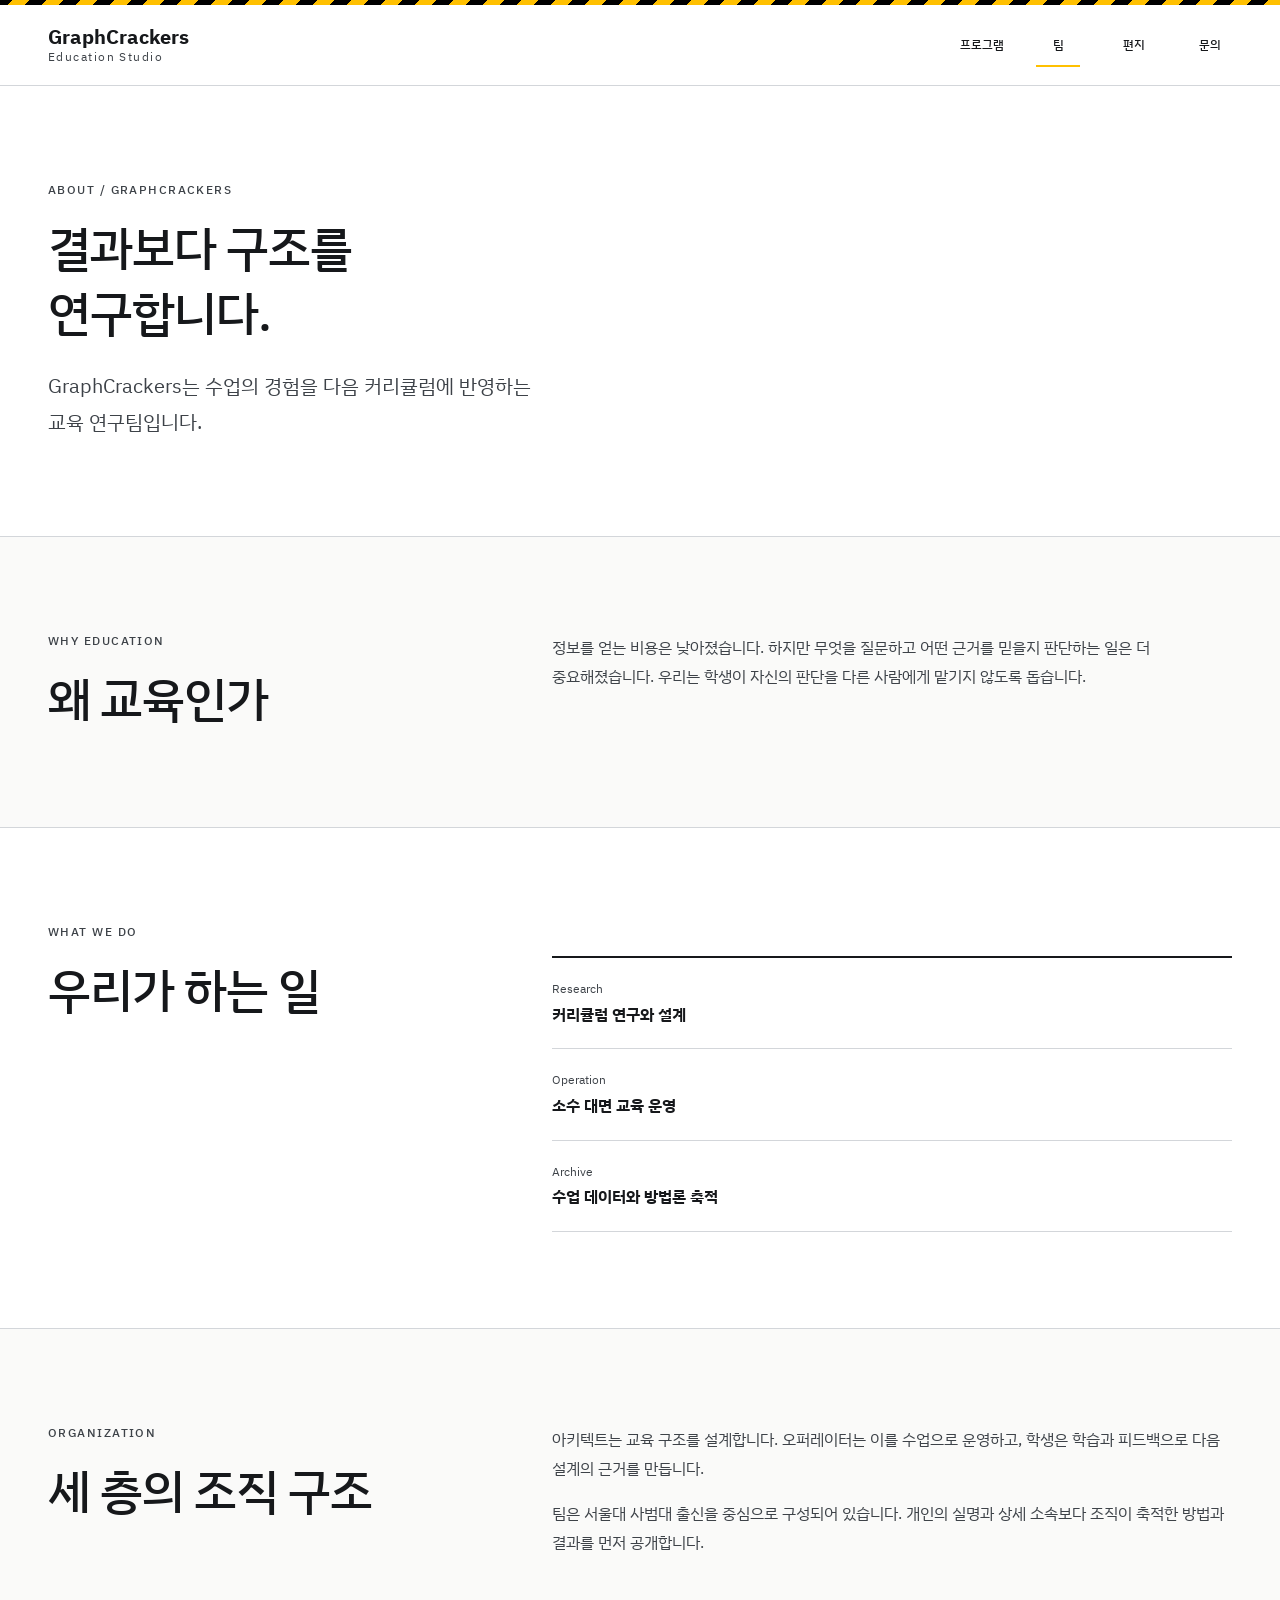
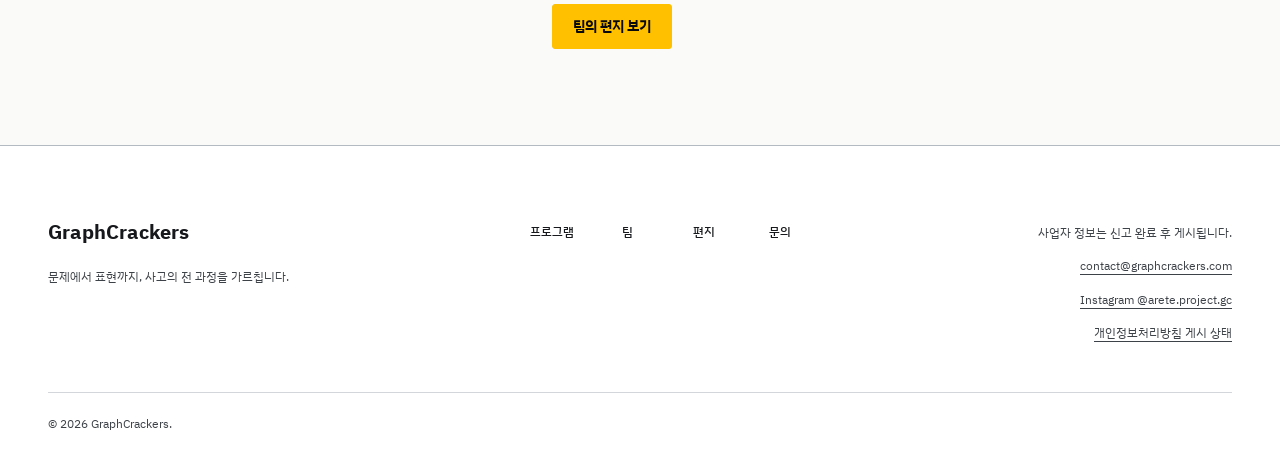
==== commit 19cf7062: "20261113-0951_시스템개발_화면새틀: 사이트 겉모습을 GC 디자인 시스템 「대외 · 읽는 지면」(차분한 판)으로 · 대상 학년 표 중1 - assets/gc_tokens." ====
--- a/about/index.html
+++ b/about/index.html
@@ -1,12 +1,12 @@
 <!doctype html>
 <html lang="ko">
 <head>
-  <meta charset="utf-8"><meta name="viewport" content="width=device-width, initial-scale=1"><meta name="theme-color" content="#faf9f6">
+  <meta charset="utf-8"><meta name="viewport" content="width=device-width, initial-scale=1"><meta name="theme-color" content="#ffffff">
   <title>팀 — GraphCrackers</title><meta name="description" content="GraphCrackers가 교육을 연구하고 운영하는 이유와 조직 구조를 소개합니다.">
   <link rel="canonical" href="https://graphcrackers.com/about/">
   <link rel="icon" href="/assets/favicon.svg" type="image/svg+xml">
   <link rel="preconnect" href="https://fonts.googleapis.com"><link rel="preconnect" href="https://fonts.gstatic.com" crossorigin>
-  <link rel="stylesheet" href="https://fonts.googleapis.com/css2?family=Cormorant+Garamond:wght@500;600&family=Noto+Serif+KR:wght@400;500;600;700&display=swap"><link rel="stylesheet" href="/assets/style.css">
+  <link rel="stylesheet" href="https://fonts.googleapis.com/css2?family=IBM+Plex+Sans+KR:wght@400;500;700&display=swap"><link rel="stylesheet" href="/assets/style.css">
 </head>
 <body>
   <a class="skip-link" href="#main">본문으로 건너뛰기</a>
--- a/assets/style.css
+++ b/assets/style.css
@@ -1,15 +1,31 @@
+/* 색 · 글꼴 · 줄무늬는 디자인 토큰 사본(gc_tokens.css)의 변수만 부른다. 이 파일에 색 값을 새로 적지 않는다.
+   사이트는 밝은 판 하나다(자바스크립트를 쓰지 않으므로 밝기 단추가 없다). 밝은 값은 종이판 토큰 --gc-p-*,
+   검정 띠(.closing) 안은 화면판 토큰 --gc-s-*(검정 전면 값)를 쓴다.
+   대외 · 읽는 지면 값(디자인 시스템 README 「대외 · 읽는 지면」): 큰 제목 500 · 가는 테두리 번호 · 가는 머리띠 · 옅은 구역 바탕 */
+@import url("gc_tokens.css");
+
 :root {
-  --ink: #1b1b1a;
-  --ink-2: #52514d;
-  --ink-3: #8a877f;
-  --paper: #ffffff;
-  --ground: #faf9f6;
-  --line: #e6e3da;
-  --rule: #d6d2c7;
-  --accent: #9c7b3f;
-  --accent-text: #74582d;
-  --font-display: "Cormorant Garamond", "Noto Serif KR", Georgia, serif;
-  --font-body: "Noto Serif KR", "Batang", "바탕", serif;
+  color-scheme: light;
+  --ink: var(--gc-p-ink);
+  --ink-2: var(--gc-p-ink-2);
+  --ink-3: var(--gc-p-mut);
+  --paper: var(--gc-p-card-soft);
+  --ground: var(--gc-p-paper);
+  --line: var(--gc-p-line);
+  --rule: var(--gc-p-rule);
+  --edge: var(--gc-steel-l);
+  --accent: var(--gc-yellow);
+  --on-accent: var(--gc-black);
+  --accent-text: var(--gc-p-ink);
+  --night: var(--gc-black);
+  --night-ink: var(--gc-s-ink);
+  --night-mut: var(--gc-s-mut);
+  --font-display: var(--gc-font-display);
+  --font-body: var(--gc-font);
+  --w-regular: var(--gc-w-regular);
+  --w-medium: var(--gc-w-medium);
+  --w-bold: var(--gc-w-bold);
+  --radius: var(--gc-radius);
   --size-0: 0;
   --size-1: 0.25rem;
   --size-2: 0.5rem;
@@ -32,9 +48,11 @@
   --touch: 2.75rem;
   --rule-thin: 0.0625rem;
   --rule-strong: 0.125rem;
+  --rule-mark: 0.125rem;
   --focus-width: 0.125rem;
-  --tracking-wide: 0.14em;
-  --tracking-tight: -0.025em;
+  --band: var(--gc-band-thin-px);
+  --tracking-wide: 0.12em;
+  --tracking-tight: -0.02em;
   --duration: 160ms;
   --duration-none: 0.01ms;
   --font-small: 0.7rem;
@@ -49,15 +67,19 @@
   color: var(--ink);
   font-family: var(--font-body);
   font-size: var(--size-4);
+  font-weight: var(--w-regular);
   line-height: 1.8;
   text-rendering: optimizeLegibility;
   -webkit-font-smoothing: antialiased;
   word-break: keep-all;
   overflow-wrap: break-word;
 }
+/* 머리띠 — 쪽 맨 위 해저드 줄무늬(가이드의 화면 자리: 위 머리띠). 쪽을 내리면 같이 올라가고 머리 메뉴만 붙어 있다.
+   대외 · 읽는 지면의 가는 머리띠(--gc-band-thin-px) — 줄무늬 굵기는 머리띠 값(M) 그대로 */
+body::before { content: ""; display: block; height: var(--band); background: var(--gc-hz-M-px); }
 a { color: inherit; text-decoration-thickness: var(--rule-thin); text-underline-offset: var(--size-1); }
-a:hover { color: var(--accent-text); }
-a:focus-visible { outline: var(--focus-width) solid var(--accent); outline-offset: var(--size-1); }
+a:hover { color: var(--ink); text-decoration-color: var(--accent); }
+a:focus-visible { outline: var(--focus-width) solid var(--ink); outline-offset: var(--size-1); }
 button, a { touch-action: manipulation; -webkit-tap-highlight-color: transparent; }
 h1, h2, h3, p, figure, ol, dl, dd { margin: var(--size-0); }
 h1, h2, h3 { text-wrap: balance; }
@@ -71,10 +93,10 @@
   z-index: 100;
   padding: var(--size-2) var(--size-4);
   background: var(--ink);
-  color: var(--paper);
+  color: var(--ground);
   transform: translateY(-200%);
 }
-.skip-link:focus { color: var(--paper); transform: translateY(var(--size-0)); }
+.skip-link:focus { color: var(--ground); transform: translateY(var(--size-0)); }
 
 .site-header {
   position: sticky;
@@ -100,8 +122,8 @@
 .brand-primary, .footer-brand {
   font-family: var(--font-display);
   font-size: var(--size-5);
-  font-weight: 600;
-  letter-spacing: var(--tracking-wide);
+  font-weight: var(--w-bold);
+  letter-spacing: 0.01em;
   line-height: 1;
 }
 .brand-note {
@@ -120,10 +142,12 @@
   align-items: center;
   justify-content: center;
   font-size: var(--size-3);
-  font-weight: 600;
+  font-weight: var(--w-medium);
   text-decoration: none;
 }
-.global-nav a[aria-current="page"] { box-shadow: inset 0 calc(var(--rule-strong) * -1) var(--accent); color: var(--accent-text); }
+.global-nav a:hover, .footer-nav a:hover { box-shadow: inset 0 calc(var(--rule-thin) * -1) var(--ink); }
+/* 지금 쪽 표시 — 노란 밑줄(고른 표시는 단추가 아니라 노랑을 써도 되는 자리) */
+.global-nav a[aria-current="page"] { box-shadow: inset 0 calc(var(--rule-mark) * -1) var(--accent); color: var(--ink); }
 
 .hero {
   min-height: calc(100svh - var(--size-20));
@@ -134,10 +158,10 @@
   gap: clamp(var(--size-12), 8vw, var(--size-24));
 }
 .eyebrow {
-  color: var(--accent-text);
-  font-family: var(--font-display);
-  font-size: var(--size-3);
-  font-weight: 600;
+  color: var(--ink-2);
+  font-family: var(--font-display);
+  font-size: var(--size-3);
+  font-weight: var(--w-medium);
   letter-spacing: var(--tracking-wide);
   line-height: 1.4;
   text-transform: uppercase;
@@ -146,7 +170,7 @@
   max-width: 12ch;
   margin-block-start: var(--size-5);
   font-size: clamp(var(--size-10), 6.4vw, var(--size-20));
-  font-weight: 500;
+  font-weight: var(--w-medium);
   letter-spacing: var(--tracking-tight);
   line-height: 1.18;
 }
@@ -164,31 +188,39 @@
   flex-wrap: wrap;
   gap: var(--size-4) var(--size-6);
 }
+/* 단추 — 노란 단추는 쪽마다 하나(그 쪽에서 할 일). 첫 화면처럼 단추가 둘인 쪽은 위의 것(.hero)이 보통 단추다 */
 .button {
   min-height: var(--touch);
   padding: var(--size-3) var(--size-5);
   display: inline-flex;
   align-items: center;
   justify-content: center;
-  border: var(--rule-thin) solid var(--ink);
-  background: var(--ink);
-  color: var(--paper);
-  font-size: var(--size-3);
-  font-weight: 600;
+  border: var(--rule-thin) solid var(--accent);
+  border-radius: var(--radius);
+  background: var(--accent);
+  color: var(--on-accent);
+  font-size: 0.875rem;
+  font-weight: var(--w-bold);
+  line-height: 1.3;
   text-decoration: none;
-  transition: background var(--duration), color var(--duration);
-}
-.button:hover { background: var(--ground); color: var(--ink); }
+  transition: border-color var(--duration), box-shadow var(--duration);
+}
+.button:hover { color: var(--on-accent); border-color: var(--ink); box-shadow: inset 0 0 0 var(--rule-thin) var(--ink); }
+.button:focus-visible { outline: var(--focus-width) solid var(--ink); outline-offset: var(--size-1); }
+/* 보통 단추 — 흰 면 + 테두리 */
+.hero .button { border-color: var(--edge); background: var(--ground); color: var(--ink); }
+.hero .button:hover { border-color: var(--ink); color: var(--ink); }
 .text-link, .section-link {
   min-height: var(--touch);
   display: inline-flex;
   align-items: center;
   color: var(--ink-2);
   font-size: var(--size-3);
-  font-weight: 600;
+  font-weight: var(--w-medium);
   text-decoration: none;
   border-block-end: var(--rule-thin) solid var(--rule);
 }
+.text-link:hover, .section-link:hover { color: var(--ink); border-block-end-color: var(--ink); }
 
 .thinking-map { padding-inline-start: clamp(var(--size-5), 5vw, var(--size-12)); border-inline-start: var(--rule-thin) solid var(--rule); }
 .thinking-map figcaption { margin-block-end: var(--size-6); color: var(--ink-2); font-size: var(--size-3); }
@@ -209,6 +241,7 @@
   inset-inline-start: calc(var(--size-4) - (var(--rule-thin) / 2));
   border-inline-start: var(--rule-thin) solid var(--rule);
 }
+/* 번호 — 차분한 판은 검정 면 대신 가는 테두리(흰 바탕 · 먹 글자) */
 .thinking-map li > span {
   position: relative;
   z-index: 1;
@@ -216,18 +249,21 @@
   height: var(--size-8);
   display: inline-grid;
   place-items: center;
-  border: var(--rule-thin) solid var(--rule);
+  border: var(--rule-thin) solid var(--ink-2);
+  border-radius: var(--radius);
   background: var(--ground);
-  color: var(--ink-2);
-  font-family: var(--font-display);
-  font-size: var(--size-3);
+  color: var(--ink);
+  font-family: var(--font-display);
+  font-size: var(--size-3);
+  font-weight: var(--w-medium);
   font-variant-numeric: tabular-nums;
   line-height: 1;
 }
-.thinking-map strong { font-size: var(--size-4); }
+.thinking-map strong { font-size: var(--size-4); font-weight: var(--w-bold); }
 .thinking-map small { color: var(--ink-2); font-size: var(--size-3); }
 
 .section { padding-block: clamp(var(--size-16), 10vw, var(--size-24)); border-block-start: var(--rule-thin) solid var(--line); }
+/* 구역 바탕 — 대외 · 읽는 지면의 옅은 면(--gc-p-card-soft) */
 .section-paper { background: var(--paper); }
 .section-grid {
   display: grid;
@@ -237,7 +273,7 @@
 .section-heading h2, .closing h2, .page-title {
   margin-block-start: var(--size-4);
   font-size: clamp(var(--size-8), 4.5vw, var(--size-12));
-  font-weight: 500;
+  font-weight: var(--w-medium);
   letter-spacing: var(--tracking-tight);
   line-height: 1.35;
 }
@@ -245,7 +281,7 @@
 .facts { margin-block: var(--size-10) var(--size-8); border-block-start: var(--rule-strong) solid var(--ink); }
 .facts div { padding-block: var(--size-4); display: grid; grid-template-columns: var(--size-24) 1fr; gap: var(--size-4); border-block-end: var(--rule-thin) solid var(--line); }
 .facts dt { color: var(--ink-2); font-size: var(--size-3); }
-.facts dd { font-size: var(--size-3); font-weight: 600; }
+.facts dd { font-size: var(--size-3); font-weight: var(--w-medium); }
 .principles {
   margin-block-start: clamp(var(--size-12), 7vw, var(--size-20));
   padding: var(--size-0);
@@ -256,19 +292,36 @@
 }
 .principles li { padding: var(--size-6) clamp(var(--size-4), 3vw, var(--size-8)) var(--size-8) var(--size-0); border-block-end: var(--rule-thin) solid var(--rule); }
 .principles li + li { padding-inline-start: clamp(var(--size-4), 3vw, var(--size-8)); border-inline-start: var(--rule-thin) solid var(--line); }
-.principle-number { color: var(--accent-text); font-family: var(--font-display); font-size: var(--size-3); font-variant-numeric: tabular-nums; }
-.principles h3 { margin-block-start: var(--size-8); font-size: var(--size-5); font-weight: 600; }
+.principle-number {
+  min-width: 1.9em;
+  height: 1.9em;
+  padding: 0 0.35em;
+  display: inline-grid;
+  place-items: center;
+  border: var(--rule-thin) solid var(--ink-2);
+  border-radius: var(--radius);
+  background: var(--ground);
+  color: var(--ink);
+  font-family: var(--font-display);
+  font-size: var(--size-3);
+  font-weight: var(--w-medium);
+  font-variant-numeric: tabular-nums;
+  line-height: 1;
+}
+.principles h3 { margin-block-start: var(--size-8); font-size: var(--size-5); font-weight: var(--w-medium); }
 .principles p { margin-block-start: var(--size-4); color: var(--ink-2); font-size: var(--size-3); }
 .section-link-end { margin-block-start: var(--size-8); }
-.notice { margin-block: var(--size-8); padding: var(--size-4) var(--size-5); border-inline-start: var(--rule-strong) solid var(--accent); background: var(--ground); color: var(--ink-2); font-size: var(--size-3); }
+.notice { margin-block: var(--size-8); padding: var(--size-4) var(--size-5); border-inline-start: var(--rule-mark) solid var(--edge); background: var(--ground); color: var(--ink-2); font-size: var(--size-3); }
 .notice strong { margin-inline-end: var(--size-3); color: var(--ink); }
 
-.closing { padding-block: clamp(var(--size-20), 13vw, var(--size-32)); background: var(--ink); color: var(--paper); }
+/* 맺음 띠 — 검정 전면. 노란 단추(이 쪽에서 할 일)가 검정 위에 놓인다 */
+.closing { padding-block: clamp(var(--size-20), 13vw, var(--size-32)); background: var(--night); color: var(--night-ink); }
 .closing-inner { text-align: center; }
-.closing .eyebrow { color: var(--rule); }
-.closing p:not(.eyebrow) { margin-block-start: var(--size-5); color: var(--rule); }
-.closing .button { margin-block-start: var(--size-8); border-color: var(--paper); background: var(--paper); color: var(--ink); }
-.closing .button:hover { background: var(--ink); color: var(--paper); }
+.closing .eyebrow { color: var(--night-mut); }
+.closing p:not(.eyebrow) { margin-block-start: var(--size-5); color: var(--night-mut); }
+.closing .button { margin-block-start: var(--size-8); }
+.closing .button:hover { border-color: var(--night-ink); box-shadow: inset 0 0 0 var(--rule-thin) var(--night-ink); }
+.closing .button:focus-visible { outline-color: var(--accent); }
 
 .site-footer { padding-block: var(--size-16) var(--size-6); border-block-start: var(--rule-thin) solid var(--rule); }
 .footer-grid { display: grid; grid-template-columns: 1.2fr 0.8fr 1fr; gap: var(--size-10); }
@@ -283,18 +336,19 @@
 .page-hero .page-title { max-width: 18ch; }
 .page-summary { max-width: 40rem; margin-block-start: var(--size-6); color: var(--ink-2); font-size: var(--size-5); }
 .prose { max-width: var(--reading); }
-.prose h2 { margin-block: var(--size-12) var(--size-4); font-size: var(--size-6); }
-.prose h3 { margin-block: var(--size-8) var(--size-3); font-size: var(--size-5); }
+.prose h2 { margin-block: var(--size-12) var(--size-4); font-size: var(--size-6); font-weight: var(--w-medium); }
+.prose h3 { margin-block: var(--size-8) var(--size-3); font-size: var(--size-5); font-weight: var(--w-medium); }
 .prose p + p, .prose ul, .prose ol { margin-block-start: var(--size-4); }
 .prose p, .prose li { color: var(--ink-2); }
 .prose a { color: var(--ink); }
-.prose a.button { color: var(--paper); }
-.prose a.button:hover { color: var(--ink); }
+.prose a.button, .prose a.button:hover { color: var(--on-accent); }
 .toc { margin-block-start: var(--size-10); padding-block: var(--size-4); display: flex; flex-wrap: wrap; gap: var(--size-2) var(--size-5); border-block: var(--rule-thin) solid var(--rule); }
-.toc a { min-height: var(--touch); display: inline-flex; align-items: center; font-size: var(--size-3); text-decoration: none; }
+.toc a { min-height: var(--touch); display: inline-flex; align-items: center; font-size: var(--size-3); font-weight: var(--w-medium); text-decoration: none; }
+.toc a:hover { text-decoration: underline; text-decoration-color: var(--accent); text-decoration-thickness: var(--rule-strong); }
 .status-list { margin-block-start: var(--size-8); padding: var(--size-0); list-style: none; border-block-start: var(--rule-strong) solid var(--ink); }
 .status-list li { padding-block: var(--size-5); border-block-end: var(--rule-thin) solid var(--line); }
 .status-list span { display: block; color: var(--ink-2); font-size: var(--size-3); }
+.status-list strong { font-weight: var(--w-bold); }
 .back-to-top { margin-block-start: var(--size-12); }
 section[id] { scroll-margin-top: calc(var(--size-20) + var(--size-8)); }
 
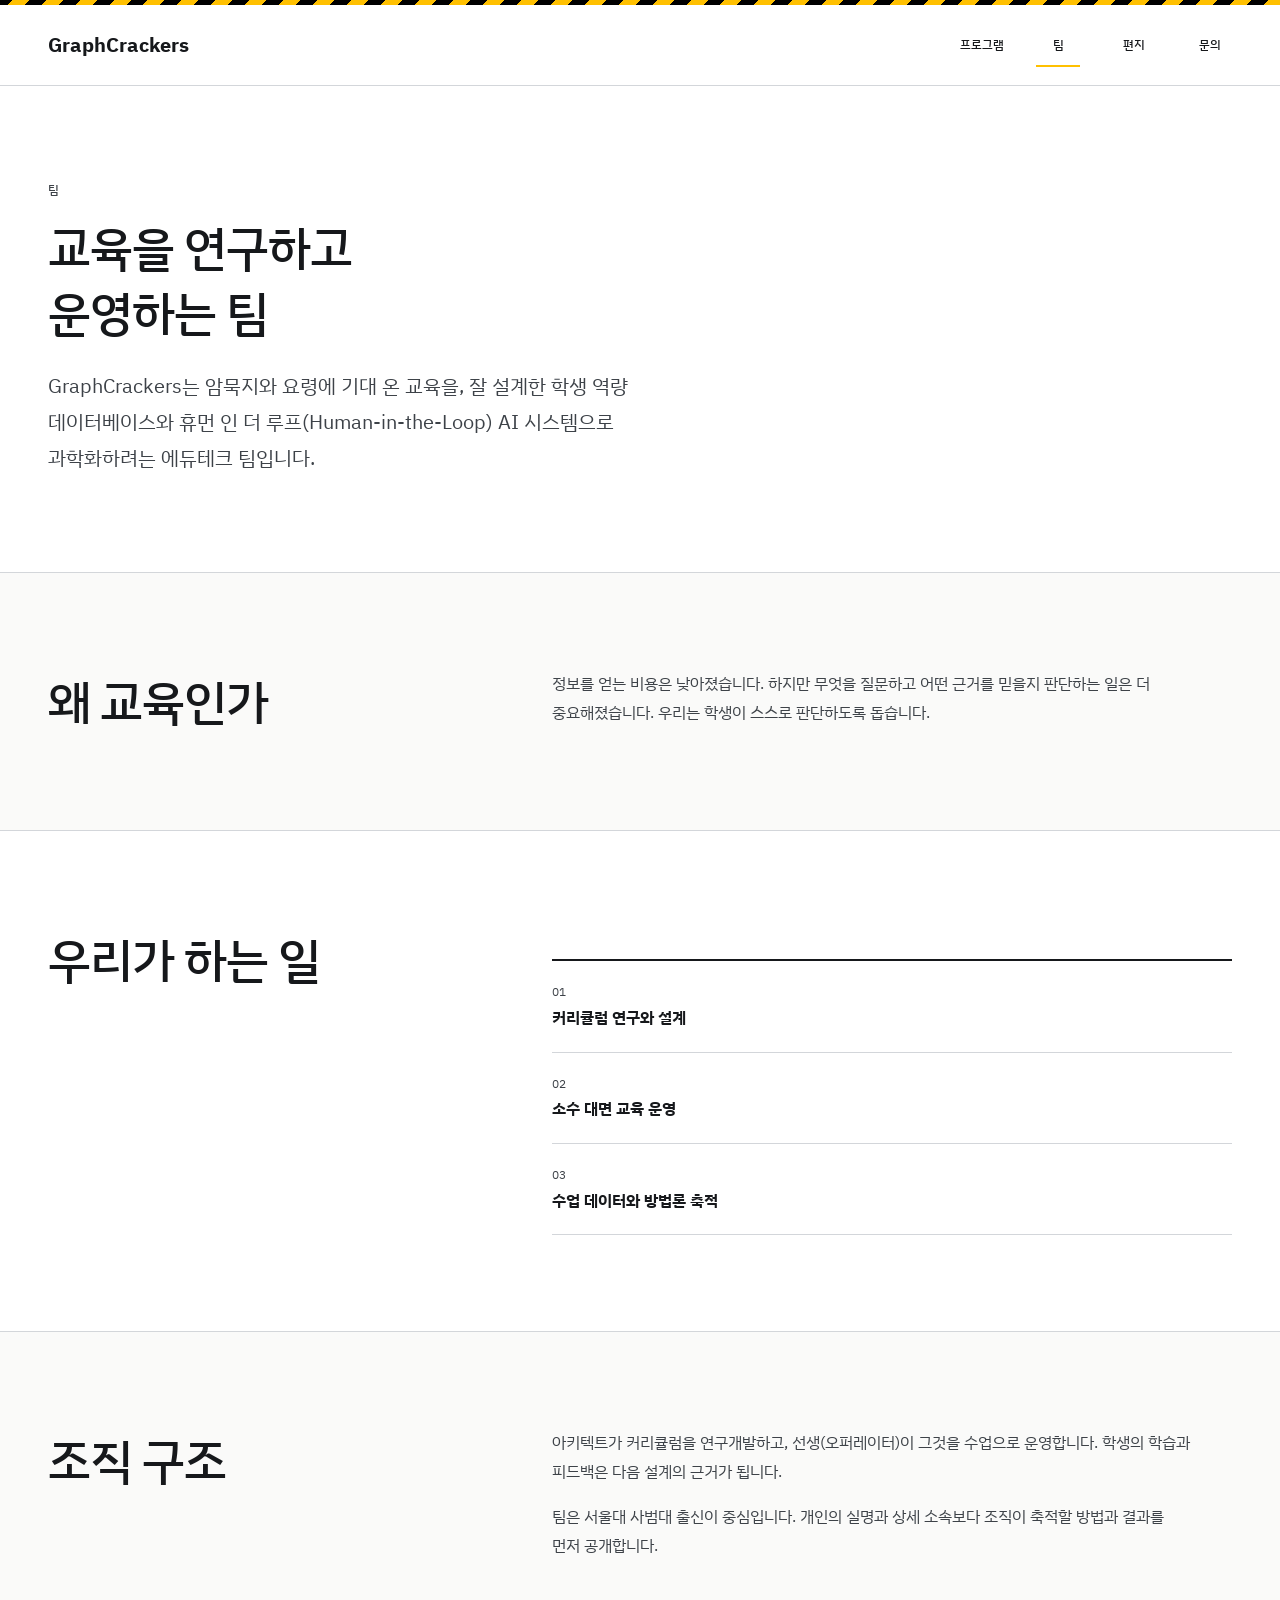
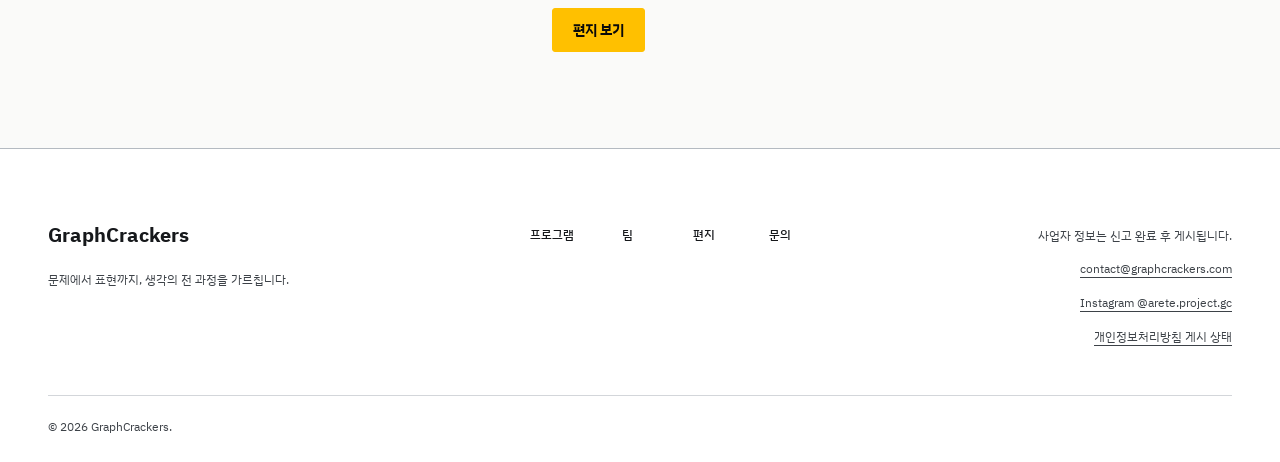
==== commit 0a17ef22: "사이트 글: 제목 · 메뉴 명사형, 번역투 정리, 낡은 사실 표현 고침 Co-Authored-By: Claude Opus 5.5 <noreply@anthropic.com>" ====
--- a/about/index.html
+++ b/about/index.html
@@ -10,13 +10,13 @@
 </head>
 <body>
   <a class="skip-link" href="#main">본문으로 건너뛰기</a>
-  <header class="site-header"><div class="shell header-inner"><a class="brand" href="/" aria-label="GraphCrackers 홈"><span class="brand-primary">GraphCrackers</span><span class="brand-note" aria-hidden="true">Education Studio</span></a><nav class="global-nav" aria-label="주요 메뉴"><a href="/arete/">프로그램</a><a href="/about/" aria-current="page">팀</a><a href="/letters/">편지</a><a href="/contact/">문의</a></nav></div></header>
+  <header class="site-header"><div class="shell header-inner"><a class="brand" href="/" aria-label="GraphCrackers 홈"><span class="brand-primary">GraphCrackers</span></a><nav class="global-nav" aria-label="주요 메뉴"><a href="/arete/">프로그램</a><a href="/about/" aria-current="page">팀</a><a href="/letters/">편지</a><a href="/contact/">문의</a></nav></div></header>
   <main id="main">
-    <header class="page-hero shell"><p class="eyebrow">About / GraphCrackers</p><h1 class="page-title">결과보다 구조를<br>연구합니다.</h1><p class="page-summary">GraphCrackers는 수업의 경험을 다음 커리큘럼에 반영하는 교육 연구팀입니다.</p></header>
-    <section class="section section-paper"><div class="shell section-grid"><div class="section-heading"><p class="eyebrow">Why education</p><h2>왜 교육인가</h2></div><div class="prose"><p>정보를 얻는 비용은 낮아졌습니다. 하지만 무엇을 질문하고 어떤 근거를 믿을지 판단하는 일은 더 중요해졌습니다. 우리는 학생이 자신의 판단을 다른 사람에게 맡기지 않도록 돕습니다.</p></div></div></section>
-    <section class="section"><div class="shell section-grid"><div class="section-heading"><p class="eyebrow">What we do</p><h2>우리가 하는 일</h2></div><ol class="status-list"><li><span>Research</span><strong>커리큘럼 연구와 설계</strong></li><li><span>Operation</span><strong>소수 대면 교육 운영</strong></li><li><span>Archive</span><strong>수업 데이터와 방법론 축적</strong></li></ol></div></section>
-    <section class="section section-paper"><div class="shell section-grid"><div class="section-heading"><p class="eyebrow">Organization</p><h2>세 층의 조직 구조</h2></div><div class="prose"><p>아키텍트는 교육 구조를 설계합니다. 오퍼레이터는 이를 수업으로 운영하고, 학생은 학습과 피드백으로 다음 설계의 근거를 만듭니다.</p><p>팀은 서울대 사범대 출신을 중심으로 구성되어 있습니다. 개인의 실명과 상세 소속보다 조직이 축적한 방법과 결과를 먼저 공개합니다.</p><a class="button back-to-top" href="/letters/">팀의 편지 보기</a></div></div></section>
+    <header class="page-hero shell"><p class="eyebrow">팀</p><h1 class="page-title">교육을 연구하고 운영하는 팀</h1><p class="page-summary">GraphCrackers는 암묵지와 요령에 기대 온 교육을, 잘 설계한 학생 역량 데이터베이스와 휴먼 인 더 루프(Human-in-the-Loop) AI 시스템으로 과학화하려는 에듀테크 팀입니다.</p></header>
+    <section class="section section-paper"><div class="shell section-grid"><div class="section-heading"><h2>왜 교육인가</h2></div><div class="prose"><p>정보를 얻는 비용은 낮아졌습니다. 하지만 무엇을 질문하고 어떤 근거를 믿을지 판단하는 일은 더 중요해졌습니다. 우리는 학생이 스스로 판단하도록 돕습니다.</p></div></div></section>
+    <section class="section"><div class="shell section-grid"><div class="section-heading"><h2>우리가 하는 일</h2></div><ol class="status-list"><li><span>01</span><strong>커리큘럼 연구와 설계</strong></li><li><span>02</span><strong>소수 대면 교육 운영</strong></li><li><span>03</span><strong>수업 데이터와 방법론 축적</strong></li></ol></div></section>
+    <section class="section section-paper"><div class="shell section-grid"><div class="section-heading"><h2>조직 구조</h2></div><div class="prose"><p>아키텍트가 커리큘럼을 연구개발하고, 선생(오퍼레이터)이 그것을 수업으로 운영합니다. 학생의 학습과 피드백은 다음 설계의 근거가 됩니다.</p><p>팀은 서울대 사범대 출신이 중심입니다. 개인의 실명과 상세 소속보다 조직이 축적할 방법과 결과를 먼저 공개합니다.</p><a class="button back-to-top" href="/letters/">편지 보기</a></div></div></section>
   </main>
-  <footer class="site-footer"><div class="shell footer-grid"><div><a class="brand footer-brand" href="/">GraphCrackers</a><p>문제에서 표현까지, 사고의 전 과정을 가르칩니다.</p></div><nav class="footer-nav" aria-label="하단 메뉴"><a href="/arete/">프로그램</a><a href="/about/">팀</a><a href="/letters/">편지</a><a href="/contact/">문의</a></nav><div class="business-info"><p>사업자 정보는 신고 완료 후 게시됩니다.</p><a href="mailto:contact@graphcrackers.com">contact@graphcrackers.com</a><a href="https://www.instagram.com/arete.project.gc/" target="_blank" rel="me noopener noreferrer">Instagram @arete.project.gc</a><a href="/privacy/">개인정보처리방침 게시 상태</a></div></div><div class="shell copyright">© 2026 GraphCrackers.</div></footer>
+  <footer class="site-footer"><div class="shell footer-grid"><div><a class="brand footer-brand" href="/">GraphCrackers</a><p>문제에서 표현까지, 생각의 전 과정을 가르칩니다.</p></div><nav class="footer-nav" aria-label="하단 메뉴"><a href="/arete/">프로그램</a><a href="/about/">팀</a><a href="/letters/">편지</a><a href="/contact/">문의</a></nav><div class="business-info"><p>사업자 정보는 신고 완료 후 게시됩니다.</p><a href="mailto:contact@graphcrackers.com">contact@graphcrackers.com</a><a href="https://www.instagram.com/arete.project.gc/" target="_blank" rel="me noopener noreferrer">Instagram @arete.project.gc</a><a href="/privacy/">개인정보처리방침 게시 상태</a></div></div><div class="shell copyright">© 2026 GraphCrackers.</div></footer>
 </body>
 </html>
--- a/assets/style.css
+++ b/assets/style.css
@@ -277,6 +277,7 @@
   letter-spacing: var(--tracking-tight);
   line-height: 1.35;
 }
+.section-heading h2:first-child { margin-block-start: var(--size-0); }
 .lead, .section-intro { max-width: var(--reading); color: var(--ink-2); font-size: clamp(var(--size-4), 1.8vw, var(--size-5)); }
 .facts { margin-block: var(--size-10) var(--size-8); border-block-start: var(--rule-strong) solid var(--ink); }
 .facts div { padding-block: var(--size-4); display: grid; grid-template-columns: var(--size-24) 1fr; gap: var(--size-4); border-block-end: var(--rule-thin) solid var(--line); }
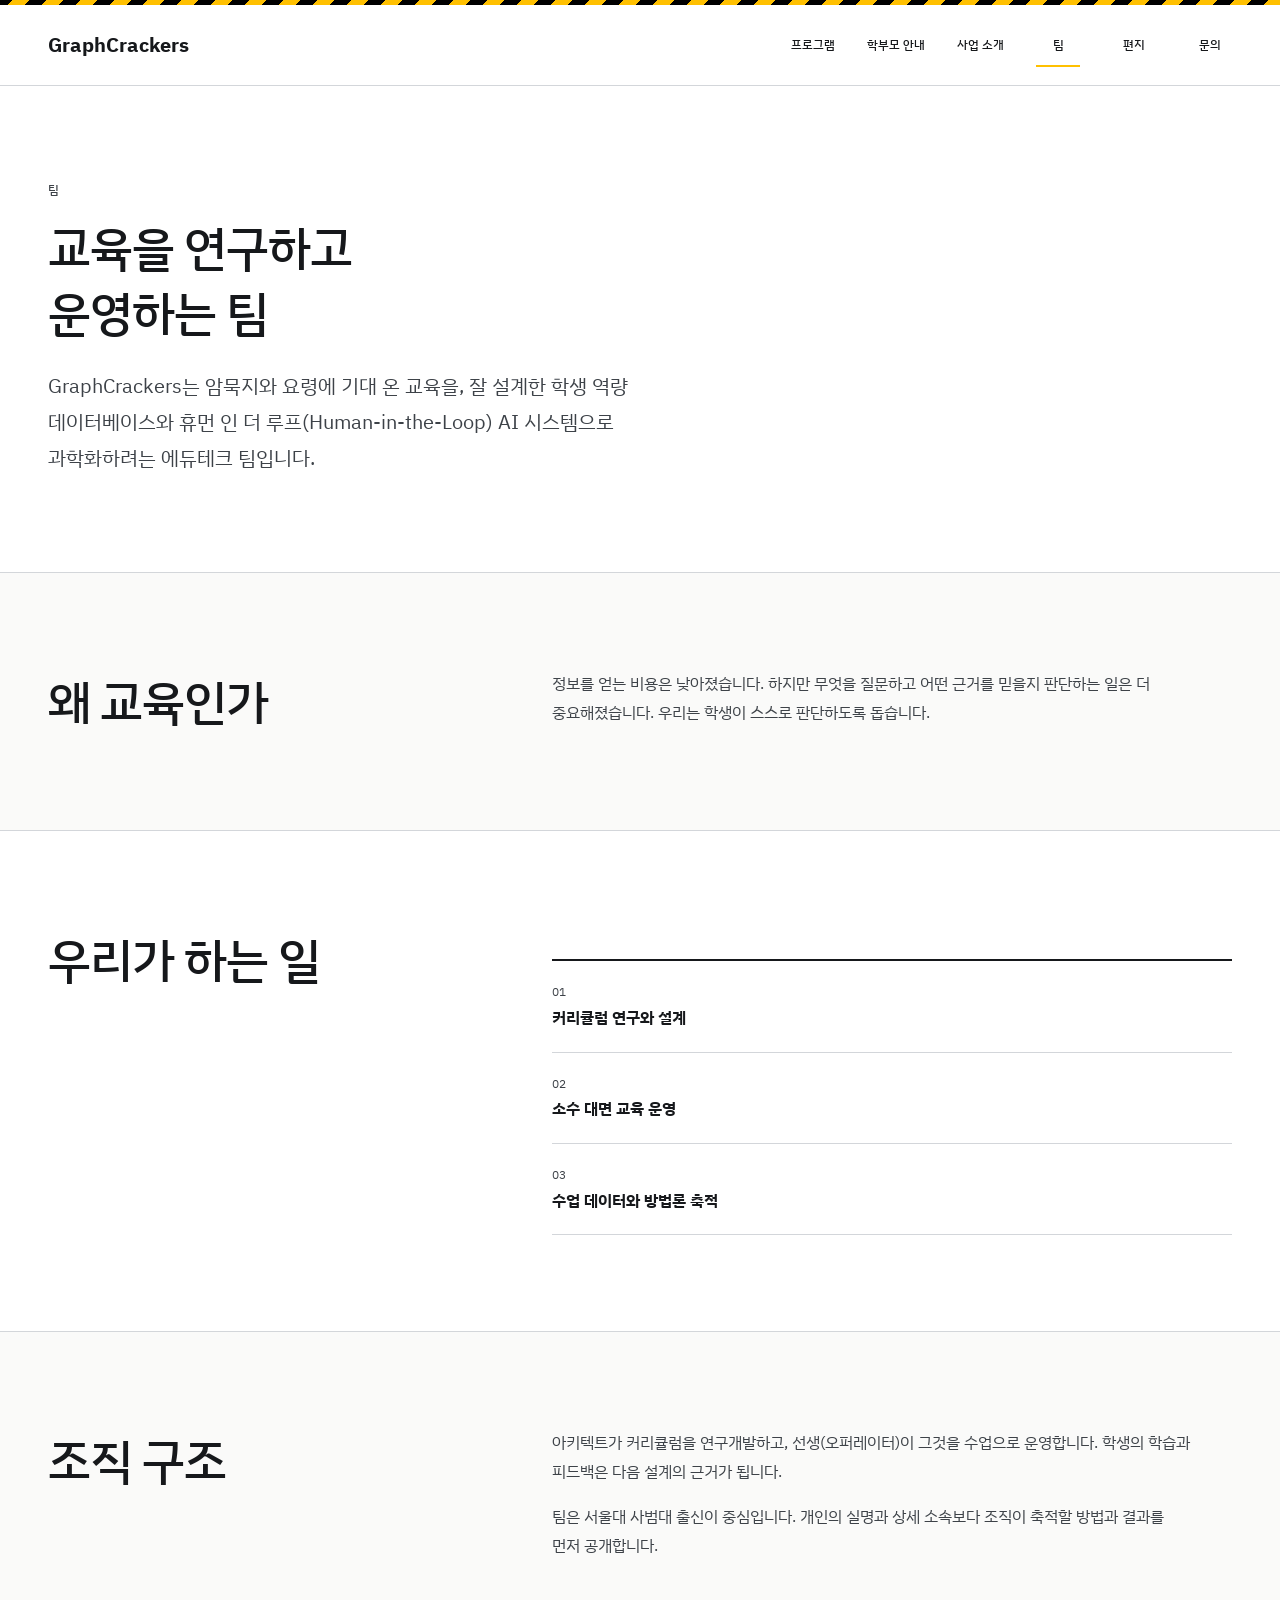
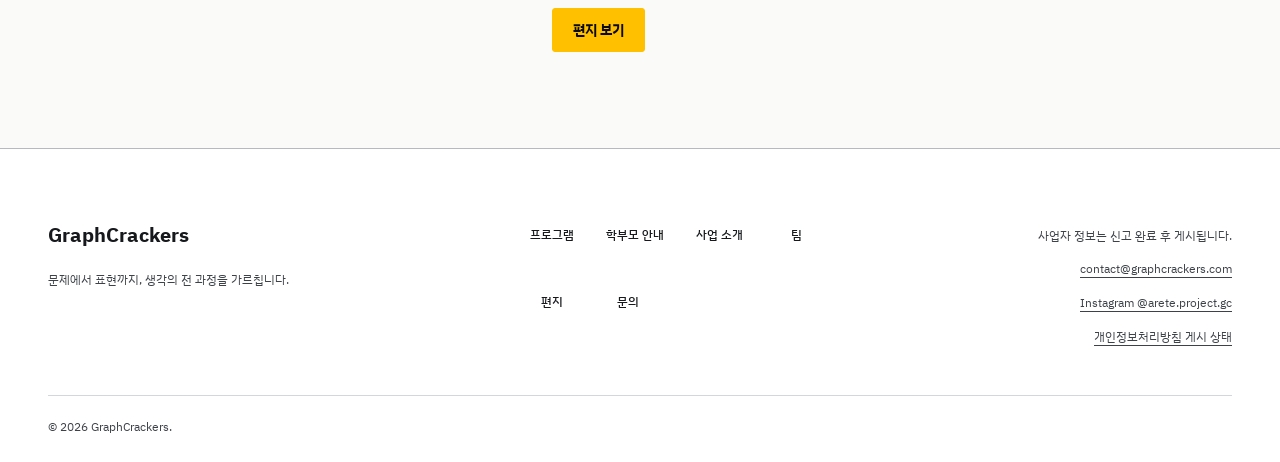
==== commit 75c7f50f: "메뉴에 학부모 안내 · 사업 소개 추가, 첫 화면 두 갈래 입구 Co-Authored-By: Claude Sonnet 5.5 <noreply@anthropic.com>" ====
--- a/about/index.html
+++ b/about/index.html
@@ -10,13 +10,13 @@
 </head>
 <body>
   <a class="skip-link" href="#main">본문으로 건너뛰기</a>
-  <header class="site-header"><div class="shell header-inner"><a class="brand" href="/" aria-label="GraphCrackers 홈"><span class="brand-primary">GraphCrackers</span></a><nav class="global-nav" aria-label="주요 메뉴"><a href="/arete/">프로그램</a><a href="/about/" aria-current="page">팀</a><a href="/letters/">편지</a><a href="/contact/">문의</a></nav></div></header>
+  <header class="site-header"><div class="shell header-inner"><a class="brand" href="/" aria-label="GraphCrackers 홈"><span class="brand-primary">GraphCrackers</span></a><nav class="global-nav" aria-label="주요 메뉴"><a href="/arete/">프로그램</a><a href="/parents/">학부모 안내</a><a href="/business/">사업 소개</a><a href="/about/" aria-current="page">팀</a><a href="/letters/">편지</a><a href="/contact/">문의</a></nav></div></header>
   <main id="main">
     <header class="page-hero shell"><p class="eyebrow">팀</p><h1 class="page-title">교육을 연구하고 운영하는 팀</h1><p class="page-summary">GraphCrackers는 암묵지와 요령에 기대 온 교육을, 잘 설계한 학생 역량 데이터베이스와 휴먼 인 더 루프(Human-in-the-Loop) AI 시스템으로 과학화하려는 에듀테크 팀입니다.</p></header>
     <section class="section section-paper"><div class="shell section-grid"><div class="section-heading"><h2>왜 교육인가</h2></div><div class="prose"><p>정보를 얻는 비용은 낮아졌습니다. 하지만 무엇을 질문하고 어떤 근거를 믿을지 판단하는 일은 더 중요해졌습니다. 우리는 학생이 스스로 판단하도록 돕습니다.</p></div></div></section>
     <section class="section"><div class="shell section-grid"><div class="section-heading"><h2>우리가 하는 일</h2></div><ol class="status-list"><li><span>01</span><strong>커리큘럼 연구와 설계</strong></li><li><span>02</span><strong>소수 대면 교육 운영</strong></li><li><span>03</span><strong>수업 데이터와 방법론 축적</strong></li></ol></div></section>
     <section class="section section-paper"><div class="shell section-grid"><div class="section-heading"><h2>조직 구조</h2></div><div class="prose"><p>아키텍트가 커리큘럼을 연구개발하고, 선생(오퍼레이터)이 그것을 수업으로 운영합니다. 학생의 학습과 피드백은 다음 설계의 근거가 됩니다.</p><p>팀은 서울대 사범대 출신이 중심입니다. 개인의 실명과 상세 소속보다 조직이 축적할 방법과 결과를 먼저 공개합니다.</p><a class="button back-to-top" href="/letters/">편지 보기</a></div></div></section>
   </main>
-  <footer class="site-footer"><div class="shell footer-grid"><div><a class="brand footer-brand" href="/">GraphCrackers</a><p>문제에서 표현까지, 생각의 전 과정을 가르칩니다.</p></div><nav class="footer-nav" aria-label="하단 메뉴"><a href="/arete/">프로그램</a><a href="/about/">팀</a><a href="/letters/">편지</a><a href="/contact/">문의</a></nav><div class="business-info"><p>사업자 정보는 신고 완료 후 게시됩니다.</p><a href="mailto:contact@graphcrackers.com">contact@graphcrackers.com</a><a href="https://www.instagram.com/arete.project.gc/" target="_blank" rel="me noopener noreferrer">Instagram @arete.project.gc</a><a href="/privacy/">개인정보처리방침 게시 상태</a></div></div><div class="shell copyright">© 2026 GraphCrackers.</div></footer>
+  <footer class="site-footer"><div class="shell footer-grid"><div><a class="brand footer-brand" href="/">GraphCrackers</a><p>문제에서 표현까지, 생각의 전 과정을 가르칩니다.</p></div><nav class="footer-nav" aria-label="하단 메뉴"><a href="/arete/">프로그램</a><a href="/parents/">학부모 안내</a><a href="/business/">사업 소개</a><a href="/about/">팀</a><a href="/letters/">편지</a><a href="/contact/">문의</a></nav><div class="business-info"><p>사업자 정보는 신고 완료 후 게시됩니다.</p><a href="mailto:contact@graphcrackers.com">contact@graphcrackers.com</a><a href="https://www.instagram.com/arete.project.gc/" target="_blank" rel="me noopener noreferrer">Instagram @arete.project.gc</a><a href="/privacy/">개인정보처리방침 게시 상태</a></div></div><div class="shell copyright">© 2026 GraphCrackers.</div></footer>
 </body>
 </html>
--- a/assets/style.css
+++ b/assets/style.css
@@ -328,7 +328,7 @@
 .footer-grid { display: grid; grid-template-columns: 1.2fr 0.8fr 1fr; gap: var(--size-10); }
 .footer-brand { min-height: var(--touch); }
 .footer-grid p, .business-info a { display: block; margin-block-start: var(--size-3); color: var(--ink-2); font-size: var(--size-3); }
-.footer-nav { align-items: flex-start; flex-wrap: wrap; }
+.footer-nav { align-items: flex-start; flex-wrap: wrap; row-gap: 0; }
 .business-info { text-align: end; }
 .copyright { margin-block-start: var(--size-12); padding-block-start: var(--size-5); border-block-start: var(--rule-thin) solid var(--line); color: var(--ink-2); font-family: var(--font-display); font-size: var(--size-3); }
 
